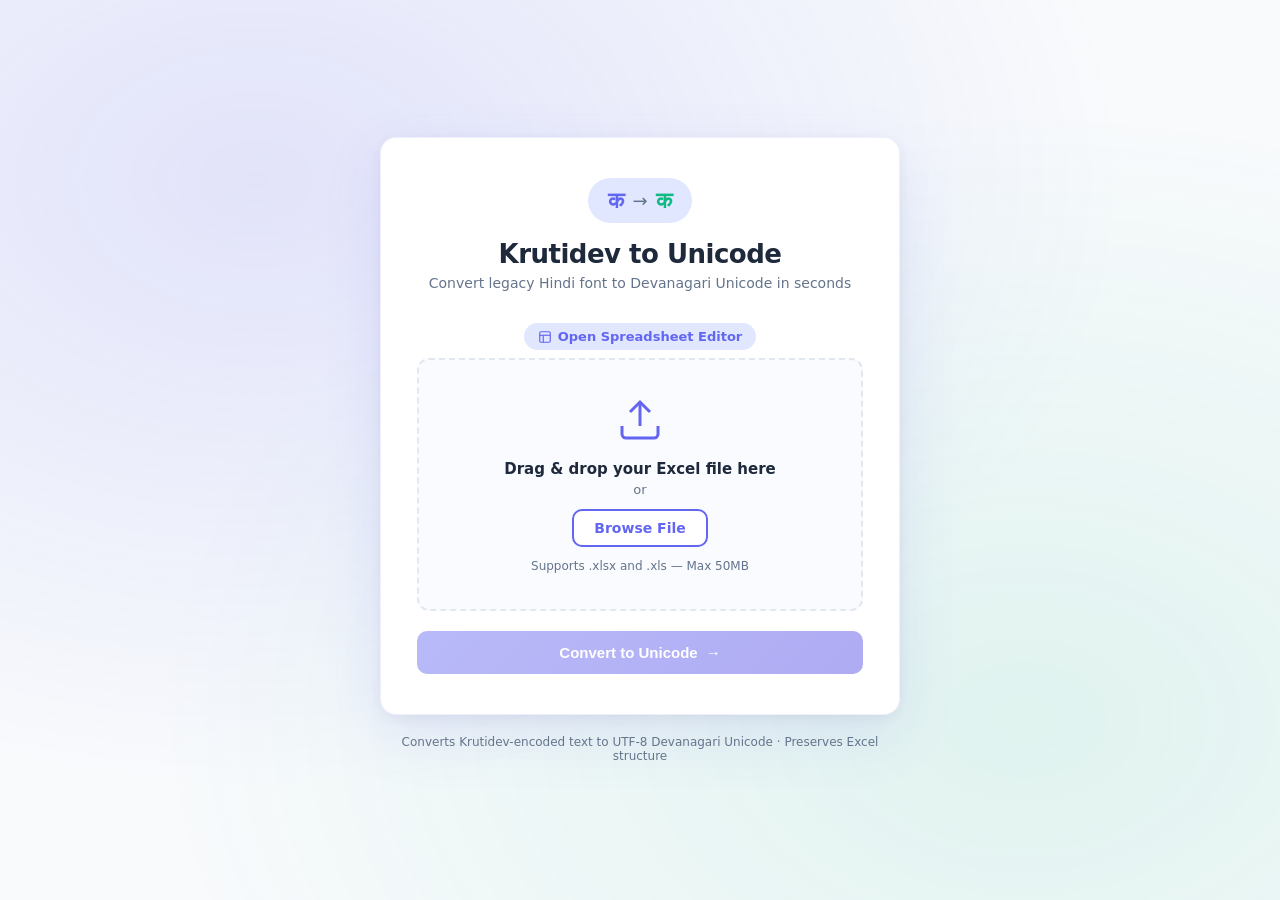
==== templates/index.html @ df9b4998 "Initial commit: Krutidev Studio - Krutidev to Unicode batch converter - Spreadsheet editor with Hand" ====
<!DOCTYPE html>
<html lang="en">
<head>
  <meta charset="UTF-8" />
  <meta name="viewport" content="width=device-width, initial-scale=1.0"/>
  <title>Krutidev → Unicode Converter</title>
  <link rel="stylesheet" href="/static/style.css" />
</head>
<body>
  <div class="bg-blur"></div>

  <main class="container">
    <div class="card">
      <!-- Header -->
      <div class="card-header">
        <div class="logo">
          <span class="logo-icon">क</span>
          <span class="logo-arrow">→</span>
          <span class="logo-icon unicode">क</span>
        </div>
        <h1>Krutidev to Unicode</h1>
        <p class="subtitle">Convert legacy Hindi font to Devanagari Unicode in seconds</p>
      </div>
      <div style="text-align:center; margin-bottom: 8px;">
        <a href="/editor" style="font-size:13px; color:#6366f1; font-weight:600; text-decoration:none; background:#e0e7ff; padding:6px 14px; border-radius:20px; display:inline-flex; align-items:center; gap:6px;">
          <svg width="14" height="14" viewBox="0 0 24 24" fill="none" stroke="currentColor" stroke-width="2"><rect x="3" y="3" width="18" height="18" rx="2"/><line x1="3" y1="9" x2="21" y2="9"/><line x1="9" y1="21" x2="9" y2="9"/></svg>
          Open Spreadsheet Editor
        </a>
      </div>

      <!-- Upload Zone -->
      <div class="upload-section" id="uploadSection">
        <div class="drop-zone" id="dropZone">
          <div class="drop-icon">
            <svg xmlns="http://www.w3.org/2000/svg" viewBox="0 0 24 24" fill="none" stroke="currentColor" stroke-width="1.5">
              <path d="M21 15v4a2 2 0 0 1-2 2H5a2 2 0 0 1-2-2v-4"/>
              <polyline points="17 8 12 3 7 8"/>
              <line x1="12" y1="3" x2="12" y2="15"/>
            </svg>
          </div>
          <p class="drop-text">Drag & drop your Excel file here</p>
          <p class="drop-sub">or</p>
          <label class="btn btn-outline" for="fileInput">Browse File</label>
          <input type="file" id="fileInput" accept=".xlsx,.xls" hidden />
          <p class="drop-hint">Supports .xlsx and .xls — Max 50MB</p>
        </div>

        <!-- File Info -->
        <div class="file-info" id="fileInfo" style="display:none">
          <div class="file-icon">
            <svg xmlns="http://www.w3.org/2000/svg" viewBox="0 0 24 24" fill="none" stroke="currentColor" stroke-width="1.5">
              <path d="M14 2H6a2 2 0 0 0-2 2v16a2 2 0 0 0 2 2h12a2 2 0 0 0 2-2V8z"/>
              <polyline points="14 2 14 8 20 8"/>
            </svg>
          </div>
          <div class="file-details">
            <span class="file-name" id="fileName"></span>
            <span class="file-size" id="fileSize"></span>
          </div>
          <button class="remove-btn" id="removeFile" title="Remove file">✕</button>
        </div>
      </div>

      <!-- Error Message -->
      <div class="error-msg" id="errorMsg" style="display:none">
        <span class="error-icon">⚠</span>
        <span id="errorText"></span>
      </div>

      <!-- Action Buttons -->
      <div class="actions">
        <button class="btn btn-primary" id="convertBtn" disabled>
          <span class="btn-text">Convert to Unicode</span>
          <span class="btn-icon">→</span>
        </button>
      </div>

      <!-- Progress -->
      <div class="progress-section" id="progressSection" style="display:none">
        <div class="progress-label">
          <span>Converting...</span>
          <span id="progressPercent">0%</span>
        </div>
        <div class="progress-bar">
          <div class="progress-fill" id="progressFill"></div>
        </div>
        <div class="spinner-row">
          <div class="spinner"></div>
          <span class="spinner-text">Processing your Excel file</span>
        </div>
      </div>

      <!-- Success -->
      <div class="success-section" id="successSection" style="display:none">
        <div class="success-icon">
          <svg viewBox="0 0 52 52" class="checkmark">
            <circle class="checkmark-circle" cx="26" cy="26" r="25" fill="none"/>
            <path class="checkmark-check" fill="none" d="M14.1 27.2l7.1 7.2 16.7-16.8"/>
          </svg>
        </div>
        <h3 class="success-title">Conversion Complete!</h3>
        <p class="success-sub">Your file has been converted to Unicode Devanagari</p>
        <button class="btn btn-success" id="downloadBtn">
          <svg xmlns="http://www.w3.org/2000/svg" viewBox="0 0 24 24" fill="none" stroke="currentColor" stroke-width="2" width="18" height="18">
            <path d="M21 15v4a2 2 0 0 1-2 2H5a2 2 0 0 1-2-2v-4"/>
            <polyline points="7 10 12 15 17 10"/>
            <line x1="12" y1="15" x2="12" y2="3"/>
          </svg>
          Download Converted File
        </button>
        <button class="btn btn-ghost" id="convertAnother">Convert Another File</button>
      </div>
    </div>

    <footer class="footer">
      <p>Converts Krutidev-encoded text to UTF-8 Devanagari Unicode · Preserves Excel structure</p>
    </footer>
  </main>

  <script src="/static/script.js"></script>
</body>
</html>
---- static/style.css ----
*, *::before, *::after { box-sizing: border-box; margin: 0; padding: 0; }

:root {
  --primary: #6366f1;
  --primary-dark: #4f46e5;
  --primary-light: #e0e7ff;
  --success: #10b981;
  --success-dark: #059669;
  --error: #ef4444;
  --error-bg: #fef2f2;
  --text: #1e293b;
  --text-muted: #64748b;
  --border: #e2e8f0;
  --bg: #f8fafc;
  --card-bg: #ffffff;
  --radius: 16px;
  --shadow: 0 20px 60px rgba(99, 102, 241, 0.12), 0 4px 16px rgba(0,0,0,0.06);
}

body {
  font-family: 'Segoe UI', system-ui, -apple-system, sans-serif;
  background: var(--bg);
  color: var(--text);
  min-height: 100vh;
  display: flex;
  align-items: center;
  justify-content: center;
  padding: 24px;
  position: relative;
  overflow-x: hidden;
}

.bg-blur {
  position: fixed;
  inset: 0;
  background: radial-gradient(ellipse at 20% 20%, rgba(99,102,241,0.15) 0%, transparent 60%),
              radial-gradient(ellipse at 80% 80%, rgba(16,185,129,0.1) 0%, transparent 60%);
  pointer-events: none;
  z-index: 0;
}

.container {
  width: 100%;
  max-width: 520px;
  position: relative;
  z-index: 1;
}

.card {
  background: var(--card-bg);
  border-radius: var(--radius);
  box-shadow: var(--shadow);
  padding: 40px 36px;
  border: 1px solid rgba(99,102,241,0.1);
}

/* Header */
.card-header { text-align: center; margin-bottom: 32px; }

.logo {
  display: inline-flex;
  align-items: center;
  gap: 8px;
  margin-bottom: 16px;
  background: var(--primary-light);
  padding: 10px 20px;
  border-radius: 50px;
}

.logo-icon {
  font-size: 22px;
  font-weight: 700;
  color: var(--primary);
}

.logo-icon.unicode { color: var(--success); }

.logo-arrow {
  font-size: 18px;
  color: var(--text-muted);
}

h1 {
  font-size: 26px;
  font-weight: 700;
  color: var(--text);
  letter-spacing: -0.5px;
}

.subtitle {
  color: var(--text-muted);
  font-size: 14px;
  margin-top: 6px;
}

/* Drop Zone */
.drop-zone {
  border: 2px dashed var(--border);
  border-radius: 12px;
  padding: 36px 24px;
  text-align: center;
  cursor: pointer;
  transition: all 0.2s ease;
  background: #fafbff;
}

.drop-zone:hover, .drop-zone.drag-over {
  border-color: var(--primary);
  background: var(--primary-light);
}

.drop-zone.drag-over { transform: scale(1.01); }

.drop-icon svg {
  width: 48px;
  height: 48px;
  color: var(--primary);
  margin-bottom: 12px;
}

.drop-text {
  font-size: 15px;
  font-weight: 600;
  color: var(--text);
  margin-bottom: 4px;
}

.drop-sub {
  font-size: 13px;
  color: var(--text-muted);
  margin-bottom: 12px;
}

.drop-hint {
  font-size: 12px;
  color: var(--text-muted);
  margin-top: 12px;
}

/* File Info */
.file-info {
  display: flex;
  align-items: center;
  gap: 12px;
  padding: 14px 16px;
  background: var(--primary-light);
  border-radius: 10px;
  margin-top: 12px;
  animation: slideIn 0.3s ease;
}

.file-icon svg {
  width: 32px;
  height: 32px;
  color: var(--primary);
  flex-shrink: 0;
}

.file-details {
  flex: 1;
  min-width: 0;
}

.file-name {
  display: block;
  font-size: 14px;
  font-weight: 600;
  color: var(--text);
  white-space: nowrap;
  overflow: hidden;
  text-overflow: ellipsis;
}

.file-size {
  display: block;
  font-size: 12px;
  color: var(--text-muted);
  margin-top: 2px;
}

.remove-btn {
  background: none;
  border: none;
  color: var(--text-muted);
  cursor: pointer;
  font-size: 16px;
  padding: 4px 8px;
  border-radius: 6px;
  transition: all 0.15s;
  flex-shrink: 0;
}

.remove-btn:hover { background: rgba(239,68,68,0.1); color: var(--error); }

/* Error */
.error-msg {
  display: flex;
  align-items: center;
  gap: 8px;
  padding: 12px 16px;
  background: var(--error-bg);
  border: 1px solid rgba(239,68,68,0.2);
  border-radius: 10px;
  margin-top: 12px;
  font-size: 14px;
  color: var(--error);
  animation: slideIn 0.3s ease;
}

.error-icon { font-size: 16px; }

/* Buttons */
.actions { margin-top: 20px; }

.btn {
  display: inline-flex;
  align-items: center;
  justify-content: center;
  gap: 8px;
  padding: 13px 24px;
  border-radius: 10px;
  font-size: 15px;
  font-weight: 600;
  cursor: pointer;
  border: none;
  transition: all 0.2s ease;
  text-decoration: none;
  width: 100%;
}

.btn-primary {
  background: linear-gradient(135deg, var(--primary), var(--primary-dark));
  color: white;
  box-shadow: 0 4px 14px rgba(99,102,241,0.35);
}

.btn-primary:hover:not(:disabled) {
  transform: translateY(-1px);
  box-shadow: 0 6px 20px rgba(99,102,241,0.45);
}

.btn-primary:disabled {
  opacity: 0.45;
  cursor: not-allowed;
  transform: none;
  box-shadow: none;
}

.btn-outline {
  background: white;
  color: var(--primary);
  border: 2px solid var(--primary);
  width: auto;
  padding: 9px 20px;
  font-size: 14px;
}

.btn-outline:hover { background: var(--primary-light); }

.btn-success {
  background: linear-gradient(135deg, var(--success), var(--success-dark));
  color: white;
  box-shadow: 0 4px 14px rgba(16,185,129,0.35);
}

.btn-success:hover {
  transform: translateY(-1px);
  box-shadow: 0 6px 20px rgba(16,185,129,0.45);
}

.btn-ghost {
  background: transparent;
  color: var(--text-muted);
  border: 1px solid var(--border);
  margin-top: 10px;
  font-size: 14px;
}

.btn-ghost:hover { background: var(--bg); color: var(--text); }

/* Progress */
.progress-section {
  margin-top: 24px;
  animation: slideIn 0.3s ease;
}

.progress-label {
  display: flex;
  justify-content: space-between;
  font-size: 13px;
  font-weight: 600;
  color: var(--text-muted);
  margin-bottom: 8px;
}

.progress-bar {
  height: 8px;
  background: var(--border);
  border-radius: 50px;
  overflow: hidden;
}

.progress-fill {
  height: 100%;
  background: linear-gradient(90deg, var(--primary), var(--success));
  border-radius: 50px;
  transition: width 0.4s ease;
  width: 0%;
}

.spinner-row {
  display: flex;
  align-items: center;
  gap: 10px;
  margin-top: 14px;
}

.spinner {
  width: 18px;
  height: 18px;
  border: 2px solid var(--border);
  border-top-color: var(--primary);
  border-radius: 50%;
  animation: spin 0.8s linear infinite;
  flex-shrink: 0;
}

.spinner-text {
  font-size: 13px;
  color: var(--text-muted);
}

/* Success */
.success-section {
  text-align: center;
  margin-top: 24px;
  animation: fadeUp 0.5s ease;
}

.success-icon {
  margin-bottom: 16px;
}

.checkmark {
  width: 64px;
  height: 64px;
}

.checkmark-circle {
  stroke: var(--success);
  stroke-width: 2;
  stroke-dasharray: 166;
  stroke-dashoffset: 166;
  animation: stroke 0.6s cubic-bezier(0.65, 0, 0.45, 1) forwards;
}

.checkmark-check {
  stroke: var(--success);
  stroke-width: 2.5;
  stroke-dasharray: 48;
  stroke-dashoffset: 48;
  animation: stroke 0.3s cubic-bezier(0.65, 0, 0.45, 1) 0.5s forwards;
}

.success-title {
  font-size: 20px;
  font-weight: 700;
  color: var(--text);
  margin-bottom: 6px;
}

.success-sub {
  font-size: 14px;
  color: var(--text-muted);
  margin-bottom: 20px;
}

/* Footer */
.footer {
  text-align: center;
  margin-top: 20px;
  font-size: 12px;
  color: var(--text-muted);
}

/* Animations */
@keyframes spin { to { transform: rotate(360deg); } }

@keyframes slideIn {
  from { opacity: 0; transform: translateY(-8px); }
  to { opacity: 1; transform: translateY(0); }
}

@keyframes fadeUp {
  from { opacity: 0; transform: translateY(12px); }
  to { opacity: 1; transform: translateY(0); }
}

@keyframes stroke {
  100% { stroke-dashoffset: 0; }
}

/* Responsive */
@media (max-width: 560px) {
  .card { padding: 28px 20px; }
  h1 { font-size: 22px; }
}
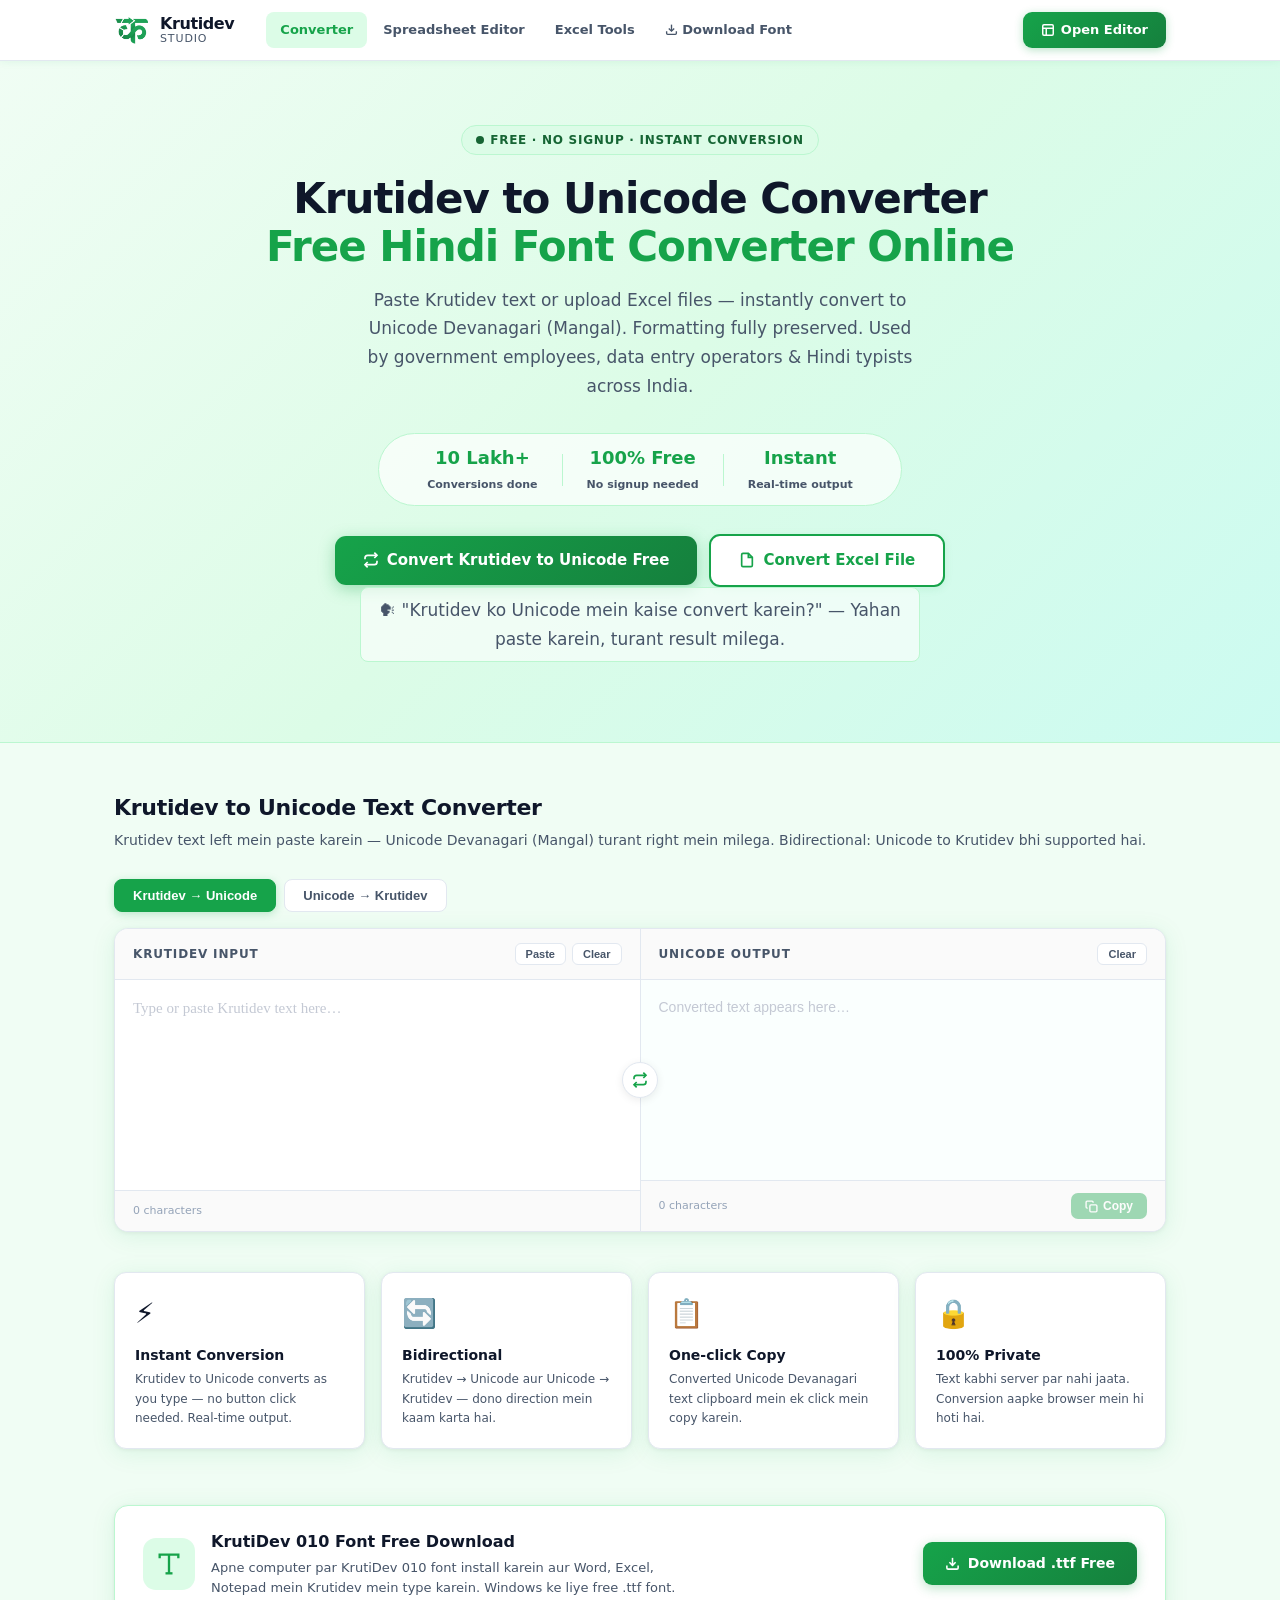
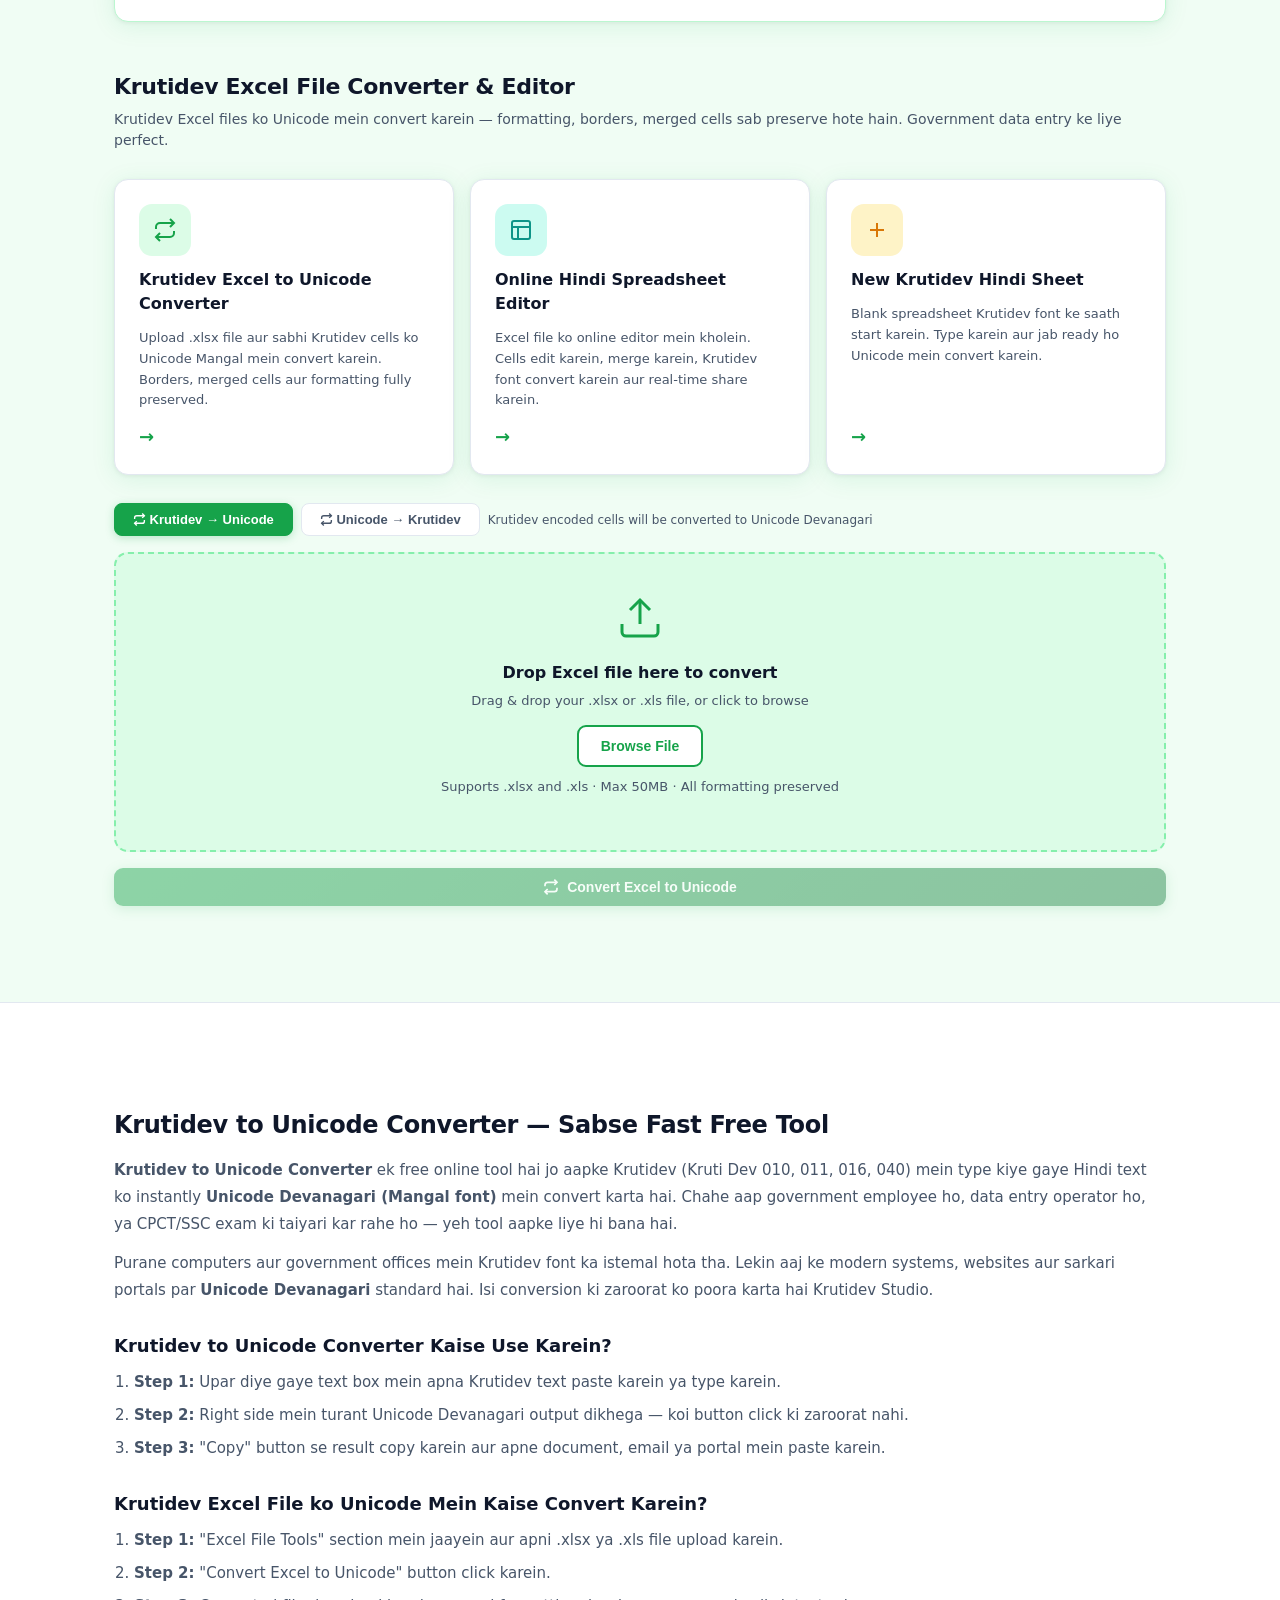
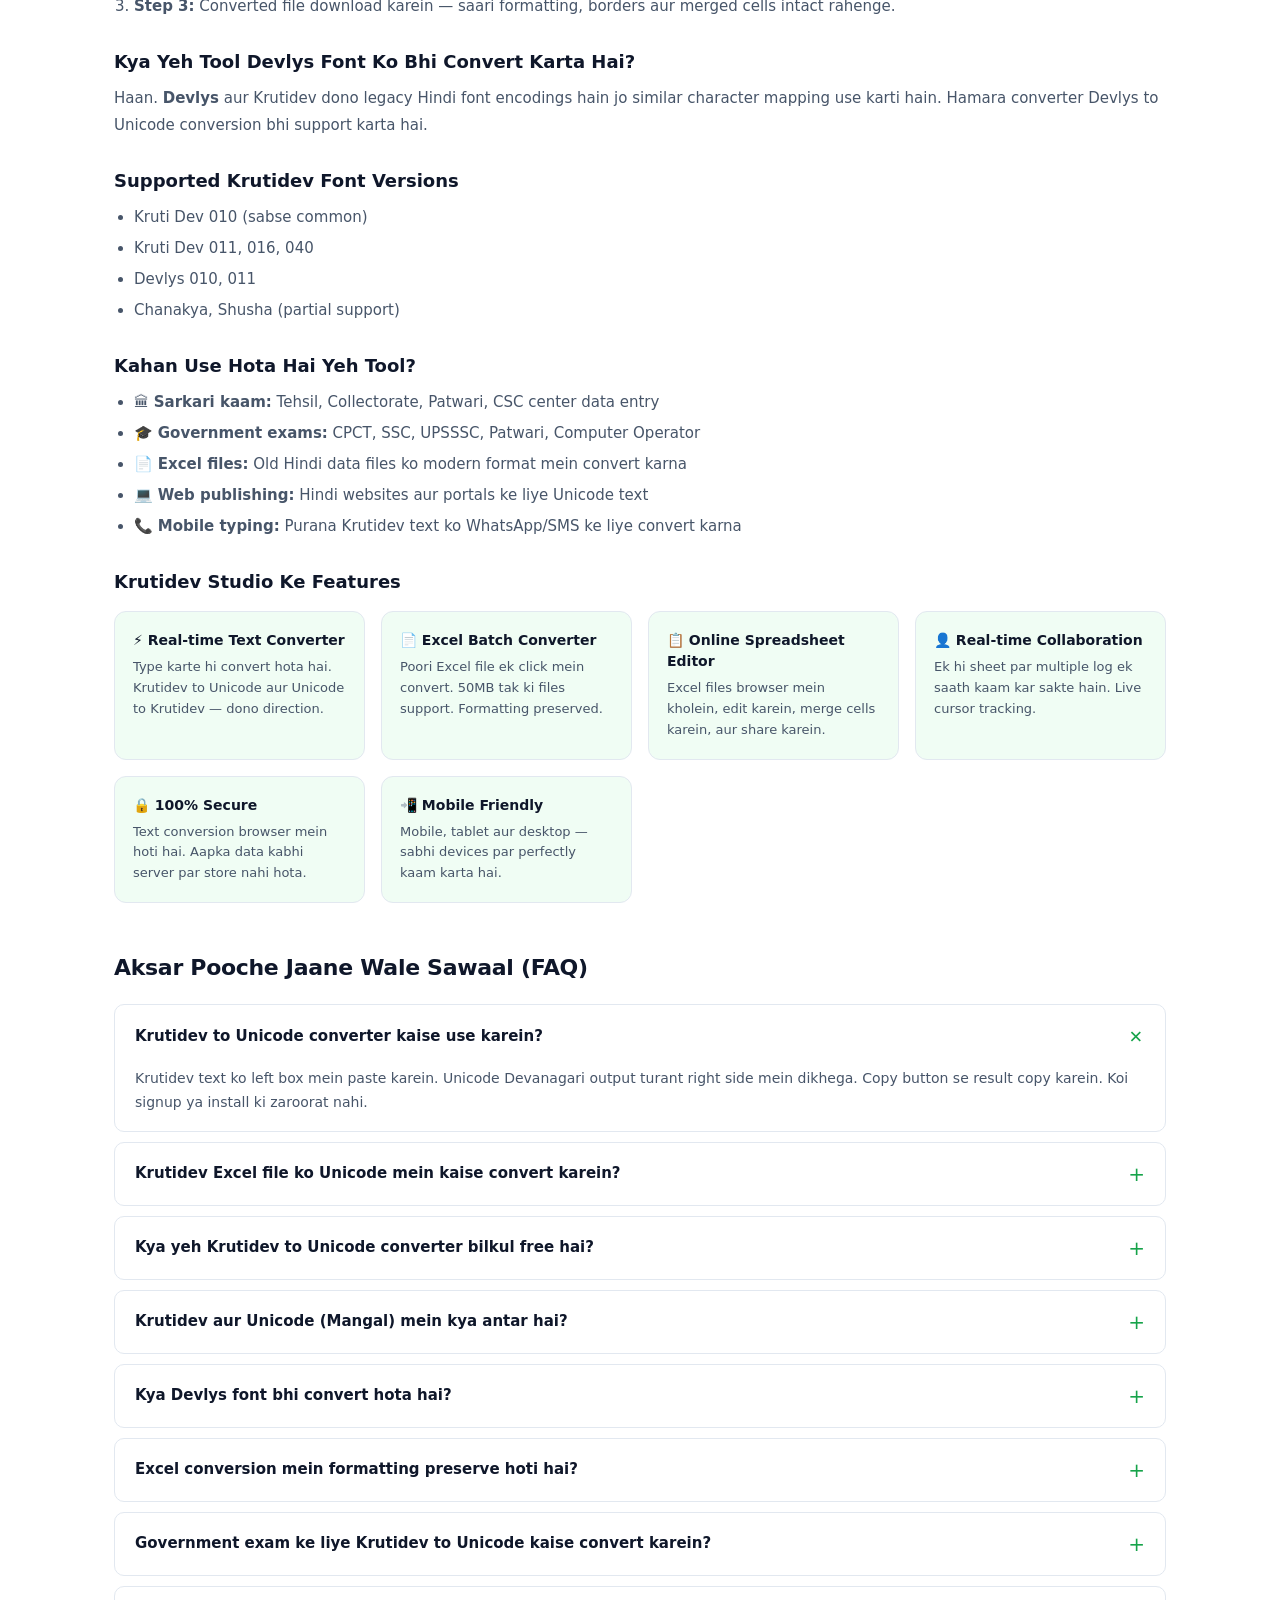
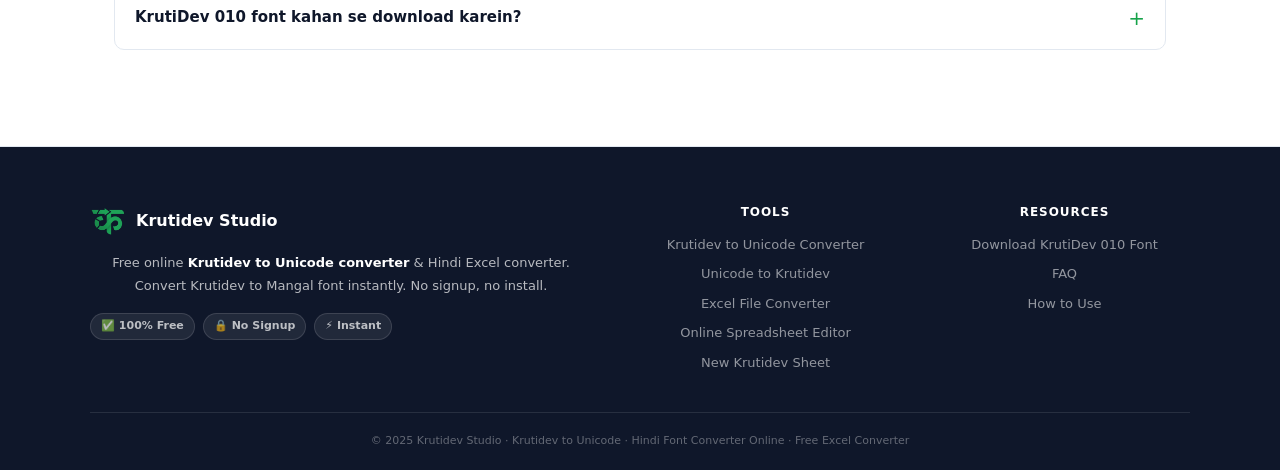
==== commit 0b5ad6d5: "feat: add Docker support and restructure UI for production deployment - Add Dockerfile with Python 3" ====
--- a/templates/index.html
+++ b/templates/index.html
@@ -1,122 +1,963 @@
 <!DOCTYPE html>
-<html lang="en">
+<html lang="hi-IN">
 <head>
-  <meta charset="UTF-8" />
+  <meta charset="UTF-8"/>
   <meta name="viewport" content="width=device-width, initial-scale=1.0"/>
-  <title>Krutidev → Unicode Converter</title>
-  <link rel="stylesheet" href="/static/style.css" />
+
+  <!-- ═══ PRIMARY SEO ═══ -->
+  <title>Krutidev to Unicode Converter — Free Hindi Font Tool</title>
+  <meta name="description" content="Free Krutidev to Unicode converter online. Convert Krutidev to Mangal, edit Excel files with Hindi font, instant text conversion. No signup needed."/>
+  <meta name="keywords" content="krutidev to unicode converter, krutidev to mangal converter, hindi font converter online, krutidev excel converter, kruti dev to unicode, hindi typing converter, devlys to unicode, krutidev font converter free, unicode to krutidev, hindi excel converter"/>
+  <meta name="robots" content="index, follow, max-snippet:-1, max-image-preview:large, max-video-preview:-1"/>
+  <meta name="author" content="Krutidev Studio"/>
+  <link rel="canonical" href="https://krutidevstudio.com/"/>
+
+  <!-- ═══ OPEN GRAPH ═══ -->
+  <meta property="og:type" content="website"/>
+  <meta property="og:title" content="Krutidev to Unicode Converter — Free Hindi Font Tool"/>
+  <meta property="og:description" content="Instantly convert Krutidev to Unicode/Mangal online. Free Excel Hindi font converter with formatting preserved. No signup, no install."/>
+  <meta property="og:url" content="https://krutidevstudio.com/"/>
+  <meta property="og:site_name" content="Krutidev Studio"/>
+  <meta property="og:locale" content="hi_IN"/>
+  <meta property="og:image" content="https://krutidevstudio.com/static/logo.png"/>
+  <meta property="og:image:width" content="512"/>
+  <meta property="og:image:height" content="512"/>
+
+  <!-- ═══ TWITTER CARD ═══ -->
+  <meta name="twitter:card" content="summary_large_image"/>
+  <meta name="twitter:title" content="Krutidev to Unicode Converter — Free Hindi Font Tool"/>
+  <meta name="twitter:description" content="Free online Krutidev to Unicode/Mangal converter. Convert Excel files with Hindi font instantly. No signup needed."/>
+  <meta name="twitter:image" content="https://krutidevstudio.com/static/logo.png"/>
+
+  <!-- ═══ FAVICON ═══ -->
+  <link rel="icon" type="image/x-icon" href="/static/favicon.ico"/>
+  <link rel="shortcut icon" href="/static/favicon.ico"/>
+  <link rel="apple-touch-icon" href="/static/logo.png"/>
+
+  <!-- ═══ STRUCTURED DATA — WebApplication ═══ -->
+  <script type="application/ld+json">
+  {
+    "@context": "https://schema.org",
+    "@type": "WebApplication",
+    "name": "Krutidev to Unicode Converter",
+    "alternateName": ["Krutidev Studio", "Hindi Font Converter", "Krutidev to Mangal Converter"],
+    "url": "https://krutidevstudio.com/",
+    "description": "Free online tool to convert Krutidev legacy Hindi font encoding to Unicode Devanagari (Mangal). Supports text conversion and Excel file batch conversion with full formatting preserved.",
+    "applicationCategory": "UtilitiesApplication",
+    "operatingSystem": "Any",
+    "browserRequirements": "Requires JavaScript",
+    "offers": {
+      "@type": "Offer",
+      "price": "0",
+      "priceCurrency": "INR"
+    },
+    "featureList": [
+      "Krutidev to Unicode text conversion",
+      "Unicode to Krutidev reverse conversion",
+      "Excel file batch conversion",
+      "Online spreadsheet editor",
+      "Real-time collaboration",
+      "KrutiDev 010 font download"
+    ],
+    "inLanguage": ["hi", "en"],
+    "isAccessibleForFree": true,
+    "keywords": "krutidev to unicode, krutidev to mangal, hindi font converter, krutidev excel converter"
+  }
+  </script>
+
+  <!-- ═══ STRUCTURED DATA — FAQPage ═══ -->
+  <script type="application/ld+json">
+  {
+    "@context": "https://schema.org",
+    "@type": "FAQPage",
+    "mainEntity": [
+      {
+        "@type": "Question",
+        "name": "Krutidev to Unicode converter kaise use karein?",
+        "acceptedAnswer": {
+          "@type": "Answer",
+          "text": "Krutidev text ko left box mein paste karein. Unicode Devanagari output turant right side mein dikhega. Copy button se result copy karein. Koi signup ya install ki zaroorat nahi."
+        }
+      },
+      {
+        "@type": "Question",
+        "name": "How to convert Krutidev Excel file to Unicode?",
+        "acceptedAnswer": {
+          "@type": "Answer",
+          "text": "Upload your .xlsx or .xls file in the Excel Tools section. Click 'Convert Excel to Unicode'. All Krutidev cells are converted to Unicode Mangal font while preserving borders, merged cells, and formatting. Download the converted file instantly."
+        }
+      },
+      {
+        "@type": "Question",
+        "name": "Is this Krutidev to Unicode converter free?",
+        "acceptedAnswer": {
+          "@type": "Answer",
+          "text": "Yes, completely free. No signup, no account, no watermark. Convert unlimited text and Excel files at no cost."
+        }
+      },
+      {
+        "@type": "Question",
+        "name": "Krutidev aur Unicode mein kya antar hai?",
+        "acceptedAnswer": {
+          "@type": "Answer",
+          "text": "Krutidev ek legacy Hindi font encoding hai jo purane computers mein use hoti thi. Unicode (Mangal/Devanagari) standard encoding hai jo sabhi modern devices, websites aur government portals par kaam karti hai. Sarkari kaam ke liye Unicode zaroori hai."
+        }
+      },
+      {
+        "@type": "Question",
+        "name": "Can I convert Devlys font to Unicode?",
+        "acceptedAnswer": {
+          "@type": "Answer",
+          "text": "Yes. Devlys and Krutidev use similar legacy encoding. Our converter handles Devlys to Unicode conversion as well."
+        }
+      },
+      {
+        "@type": "Question",
+        "name": "Does the Excel converter preserve formatting?",
+        "acceptedAnswer": {
+          "@type": "Answer",
+          "text": "Yes. Column widths, row heights, merged cells, borders, fonts, and cell colors are all preserved during conversion. Only the text encoding changes from Krutidev to Unicode."
+        }
+      },
+      {
+        "@type": "Question",
+        "name": "Government exam ke liye Krutidev to Unicode kaise convert karein?",
+        "acceptedAnswer": {
+          "@type": "Answer",
+          "text": "Apna Krutidev mein type kiya hua text ya Excel file yahan upload karein. Convert karein aur Unicode Mangal format mein download karein. CPCT, SSC, UPSSSC, Patwari aur anya sarkari exams ke liye perfect."
+        }
+      }
+    ]
+  }
+  </script>
+
+  <!-- ═══ STRUCTURED DATA — BreadcrumbList ═══ -->
+  <script type="application/ld+json">
+  {
+    "@context": "https://schema.org",
+    "@type": "BreadcrumbList",
+    "itemListElement": [
+      {
+        "@type": "ListItem",
+        "position": 1,
+        "name": "Home",
+        "item": "https://krutidevstudio.com/"
+      },
+      {
+        "@type": "ListItem",
+        "position": 2,
+        "name": "Krutidev to Unicode Converter",
+        "item": "https://krutidevstudio.com/#converter"
+      },
+      {
+        "@type": "ListItem",
+        "position": 3,
+        "name": "Excel Converter",
+        "item": "https://krutidevstudio.com/#excel-section"
+      }
+    ]
+  }
+  </script>
+
+  <!-- ═══ STRUCTURED DATA — SoftwareApplication (for App Store signals) ═══ -->
+  <script type="application/ld+json">
+  {
+    "@context": "https://schema.org",
+    "@type": "SoftwareApplication",
+    "name": "Krutidev Studio",
+    "applicationCategory": "UtilitiesApplication",
+    "operatingSystem": "Web Browser",
+    "offers": { "@type": "Offer", "price": "0", "priceCurrency": "INR" },
+    "aggregateRating": {
+      "@type": "AggregateRating",
+      "ratingValue": "4.9",
+      "ratingCount": "1240",
+      "bestRating": "5"
+    }
+  }
+  </script>
+
+  <!-- ═══ PERFORMANCE ═══ -->
+  <link rel="preload" href="/static/fonts/KrutiDev010.ttf" as="font" type="font/truetype" crossorigin="anonymous"/>
+  <link rel="preload" href="/static/style.css" as="style"/>
+  <link rel="stylesheet" href="/static/style.css?v=69e01337"/>
+
+  <!-- ═══ HREFLANG ═══ -->
+  <link rel="alternate" hreflang="hi" href="https://krutidevstudio.com/"/>
+  <link rel="alternate" hreflang="en" href="https://krutidevstudio.com/"/>
+  <link rel="alternate" hreflang="x-default" href="https://krutidevstudio.com/"/>
 </head>
 <body>
-  <div class="bg-blur"></div>
-
-  <main class="container">
-    <div class="card">
-      <!-- Header -->
-      <div class="card-header">
-        <div class="logo">
-          <span class="logo-icon">क</span>
-          <span class="logo-arrow">→</span>
-          <span class="logo-icon unicode">क</span>
-        </div>
-        <h1>Krutidev to Unicode</h1>
-        <p class="subtitle">Convert legacy Hindi font to Devanagari Unicode in seconds</p>
-      </div>
-      <div style="text-align:center; margin-bottom: 8px;">
-        <a href="/editor" style="font-size:13px; color:#6366f1; font-weight:600; text-decoration:none; background:#e0e7ff; padding:6px 14px; border-radius:20px; display:inline-flex; align-items:center; gap:6px;">
-          <svg width="14" height="14" viewBox="0 0 24 24" fill="none" stroke="currentColor" stroke-width="2"><rect x="3" y="3" width="18" height="18" rx="2"/><line x1="3" y1="9" x2="21" y2="9"/><line x1="9" y1="21" x2="9" y2="9"/></svg>
-          Open Spreadsheet Editor
-        </a>
-      </div>
-
-      <!-- Upload Zone -->
-      <div class="upload-section" id="uploadSection">
-        <div class="drop-zone" id="dropZone">
-          <div class="drop-icon">
-            <svg xmlns="http://www.w3.org/2000/svg" viewBox="0 0 24 24" fill="none" stroke="currentColor" stroke-width="1.5">
-              <path d="M21 15v4a2 2 0 0 1-2 2H5a2 2 0 0 1-2-2v-4"/>
-              <polyline points="17 8 12 3 7 8"/>
-              <line x1="12" y1="3" x2="12" y2="15"/>
-            </svg>
+<div id="toast" class="toast"></div>
+
+<nav class="site-nav" aria-label="Main navigation">
+  <div class="nav-inner">
+    <a href="/" class="nav-brand" aria-label="Krutidev Studio - Home">
+      <img src="/static/logo.png" alt="Krutidev Studio" class="nav-logo-img"/>
+      <span class="nav-brand-name">Krutidev<span class="nav-brand-sub">Studio</span></span>
+    </a>
+    <div class="nav-links">
+      <a href="/" class="nav-link active" aria-current="page">Converter</a>
+      <a href="/editor" class="nav-link">Spreadsheet Editor</a>
+      <a href="#excel-section" class="nav-link" onclick="document.getElementById('excel-section').scrollIntoView({behavior:'smooth'});return false;">Excel Tools</a>
+      <a href="/font/download" class="nav-link" download aria-label="Download KrutiDev 010 font">
+        <svg width="13" height="13" viewBox="0 0 24 24" fill="none" stroke="currentColor" stroke-width="2.5" style="vertical-align:-2px" aria-hidden="true"><path d="M21 15v4a2 2 0 0 1-2 2H5a2 2 0 0 1-2-2v-4"/><polyline points="7 10 12 15 17 10"/><line x1="12" y1="15" x2="12" y2="3"/></svg>
+        Download Font
+      </a>
+    </div>
+    <div class="nav-actions">
+      <a href="/editor" class="btn-nav-primary" aria-label="Open online spreadsheet editor">
+        <svg width="14" height="14" viewBox="0 0 24 24" fill="none" stroke="currentColor" stroke-width="2.5" aria-hidden="true"><rect x="3" y="3" width="18" height="18" rx="2"/><line x1="3" y1="9" x2="21" y2="9"/><line x1="9" y1="21" x2="9" y2="9"/></svg>
+        Open Editor
+      </a>
+    </div>
+  </div>
+</nav>
+
+<!-- HERO -->
+<section class="hero" itemscope itemtype="https://schema.org/WebApplication">
+  <meta itemprop="name" content="Krutidev to Unicode Converter"/>
+  <meta itemprop="applicationCategory" content="UtilitiesApplication"/>
+  <div class="hero-badge">
+    <svg width="8" height="8" viewBox="0 0 8 8" fill="currentColor"><circle cx="4" cy="4" r="4"/></svg>
+    Free &middot; No signup &middot; Instant conversion
+  </div>
+  <h1>Krutidev to Unicode Converter<br/><span>Free Hindi Font Converter Online</span></h1>
+  <p class="hero-sub">Paste Krutidev text or upload Excel files &mdash; instantly convert to Unicode Devanagari (Mangal). Formatting fully preserved. Used by government employees, data entry operators &amp; Hindi typists across India.</p>
+  <div class="hero-stats">
+    <div class="hero-stat"><strong>10 Lakh+</strong><span>Conversions done</span></div>
+    <div class="hero-stat-sep"></div>
+    <div class="hero-stat"><strong>100% Free</strong><span>No signup needed</span></div>
+    <div class="hero-stat-sep"></div>
+    <div class="hero-stat"><strong>Instant</strong><span>Real-time output</span></div>
+  </div>
+  <div class="hero-actions">
+    <a href="#converter" class="btn-hero btn-hero-primary" onclick="document.getElementById('converter').scrollIntoView({behavior:'smooth'});return false;" aria-label="Start converting Krutidev to Unicode now">
+      <svg width="16" height="16" viewBox="0 0 24 24" fill="none" stroke="currentColor" stroke-width="2.5" aria-hidden="true"><polyline points="17 1 21 5 17 9"/><path d="M3 11V9a4 4 0 0 1 4-4h14"/><polyline points="7 23 3 19 7 15"/><path d="M21 13v2a4 4 0 0 1-4 4H3"/></svg>
+      Convert Krutidev to Unicode Free
+    </a>
+    <a href="#excel-section" class="btn-hero btn-hero-outline" onclick="document.getElementById('excel-section').scrollIntoView({behavior:'smooth'});return false;" aria-label="Convert Krutidev Excel file to Unicode">
+      <svg width="16" height="16" viewBox="0 0 24 24" fill="none" stroke="currentColor" stroke-width="2.5" aria-hidden="true"><path d="M14 2H6a2 2 0 0 0-2 2v16a2 2 0 0 0 2 2h12a2 2 0 0 0 2-2V8z"/><polyline points="14 2 14 8 20 8"/></svg>
+      Convert Excel File
+    </a>
+  </div>
+  <!-- Voice search / long-tail keyword signals -->
+  <p class="hero-voice-hint">&#128483; "Krutidev ko Unicode mein kaise convert karein?" &mdash; Yahan paste karein, turant result milega.</p>
+</section>
+
+<!-- MAIN -->
+<div class="page-wrap">
+
+  <!-- TEXT CONVERTER -->
+  <section id="converter" style="margin-bottom:56px;" aria-labelledby="converter-heading">
+    <h2 class="section-title" id="converter-heading">Krutidev to Unicode Text Converter</h2>
+    <p class="section-sub">Krutidev text left mein paste karein &mdash; Unicode Devanagari (Mangal) turant right mein milega. Bidirectional: Unicode to Krutidev bhi supported hai.</p>
+
+    <div style="display:flex;gap:8px;margin-bottom:16px;flex-wrap:wrap;align-items:center;">
+      <button class="conv-mode-btn active" id="modeKtoU" onclick="setMode('ktu')">Krutidev &rarr; Unicode</button>
+      <button class="conv-mode-btn" id="modeUtoK" onclick="setMode('utk')">Unicode &rarr; Krutidev</button>
+    </div>
+
+    <div class="converter-grid">
+      <!-- LEFT -->
+      <div class="conv-panel">
+        <div class="conv-header">
+          <span class="conv-label" id="leftLabel">Krutidev Input</span>
+          <div class="conv-actions">
+            <button class="conv-btn" onclick="pasteLeft()">Paste</button>
+            <button class="conv-btn" onclick="clearLeft()">Clear</button>
           </div>
-          <p class="drop-text">Drag & drop your Excel file here</p>
-          <p class="drop-sub">or</p>
-          <label class="btn btn-outline" for="fileInput">Browse File</label>
-          <input type="file" id="fileInput" accept=".xlsx,.xls" hidden />
-          <p class="drop-hint">Supports .xlsx and .xls — Max 50MB</p>
-        </div>
-
-        <!-- File Info -->
-        <div class="file-info" id="fileInfo" style="display:none">
-          <div class="file-icon">
-            <svg xmlns="http://www.w3.org/2000/svg" viewBox="0 0 24 24" fill="none" stroke="currentColor" stroke-width="1.5">
-              <path d="M14 2H6a2 2 0 0 0-2 2v16a2 2 0 0 0 2 2h12a2 2 0 0 0 2-2V8z"/>
-              <polyline points="14 2 14 8 20 8"/>
-            </svg>
+        </div>
+        <textarea class="conv-textarea kd-font" id="inputText"
+          placeholder="Type or paste Krutidev text here&#8230;"
+          oninput="onInputChange()" spellcheck="false"></textarea>
+        <div class="conv-footer">
+          <span class="conv-char-count" id="leftCount">0 characters</span>
+        </div>
+      </div>
+
+      <!-- DIVIDER -->
+      <div class="conv-divider">
+        <button class="conv-swap-btn" onclick="swapMode()" title="Swap direction">
+          <svg width="16" height="16" viewBox="0 0 24 24" fill="none" stroke="currentColor" stroke-width="2.5"><polyline points="17 1 21 5 17 9"/><path d="M3 11V9a4 4 0 0 1 4-4h14"/><polyline points="7 23 3 19 7 15"/><path d="M21 13v2a4 4 0 0 1-4 4H3"/></svg>
+        </button>
+      </div>
+
+      <!-- RIGHT -->
+      <div class="conv-panel">
+        <div class="conv-header">
+          <span class="conv-label" id="rightLabel">Unicode Output</span>
+          <div class="conv-actions">
+            <button class="conv-btn" onclick="clearOutput()">Clear</button>
           </div>
-          <div class="file-details">
-            <span class="file-name" id="fileName"></span>
-            <span class="file-size" id="fileSize"></span>
-          </div>
-          <button class="remove-btn" id="removeFile" title="Remove file">✕</button>
-        </div>
-      </div>
-
-      <!-- Error Message -->
+        </div>
+        <textarea class="conv-textarea" id="outputText"
+          placeholder="Converted text appears here&#8230;"
+          readonly spellcheck="false"
+          style="font-family:'Noto Sans Devanagari','Mangal',sans-serif;"></textarea>
+        <div class="conv-footer">
+          <span class="conv-char-count" id="rightCount">0 characters</span>
+          <button class="conv-copy-btn" id="copyBtn" onclick="copyOutput()" disabled>
+            <svg width="13" height="13" viewBox="0 0 24 24" fill="none" stroke="currentColor" stroke-width="2.5"><rect x="9" y="9" width="13" height="13" rx="2"/><path d="M5 15H4a2 2 0 0 1-2-2V4a2 2 0 0 1 2-2h9a2 2 0 0 1 2 2v1"/></svg>
+            Copy
+          </button>
+        </div>
+      </div>
+    </div>
+
+    <div class="features-grid">
+      <div class="feature-card"><div class="feature-icon">&#9889;</div><h3 class="feature-title">Instant Conversion</h3><p>Krutidev to Unicode converts as you type &mdash; no button click needed. Real-time output.</p></div>
+      <div class="feature-card"><div class="feature-icon">&#128260;</div><h3 class="feature-title">Bidirectional</h3><p>Krutidev &rarr; Unicode aur Unicode &rarr; Krutidev &mdash; dono direction mein kaam karta hai.</p></div>
+      <div class="feature-card"><div class="feature-icon">&#128203;</div><h3 class="feature-title">One-click Copy</h3><p>Converted Unicode Devanagari text clipboard mein ek click mein copy karein.</p></div>
+      <div class="feature-card"><div class="feature-icon">&#128274;</div><h3 class="feature-title">100% Private</h3><p>Text kabhi server par nahi jaata. Conversion aapke browser mein hi hoti hai.</p></div>
+    </div>
+  </section>
+
+  <!-- FONT DOWNLOAD -->
+  <section style="margin-bottom:48px;" aria-labelledby="font-dl-heading">
+    <div class="font-download-card">
+      <div class="font-dl-left">
+        <div class="font-dl-icon" aria-hidden="true">
+          <svg width="28" height="28" viewBox="0 0 24 24" fill="none" stroke="currentColor" stroke-width="2"><path d="M4 7V4h16v3"/><path d="M9 20h6"/><path d="M12 4v16"/></svg>
+        </div>
+        <div>
+          <h3 id="font-dl-heading">KrutiDev 010 Font Free Download</h3>
+          <p>Apne computer par KrutiDev 010 font install karein aur Word, Excel, Notepad mein Krutidev mein type karein. Windows ke liye free .ttf font.</p>
+        </div>
+      </div>
+      <a href="/font/download" class="btn btn-primary" download aria-label="Download KrutiDev 010 TTF font for free" style="white-space:nowrap;">
+        <svg width="15" height="15" viewBox="0 0 24 24" fill="none" stroke="currentColor" stroke-width="2.5" aria-hidden="true"><path d="M21 15v4a2 2 0 0 1-2 2H5a2 2 0 0 1-2-2v-4"/><polyline points="7 10 12 15 17 10"/><line x1="12" y1="15" x2="12" y2="3"/></svg>
+        Download .ttf Free
+      </a>
+    </div>
+  </section>
+
+  <!-- EXCEL TOOLS -->
+  <section id="excel-section" class="excel-section" aria-labelledby="excel-heading">
+    <h2 class="section-title" id="excel-heading">Krutidev Excel File Converter &amp; Editor</h2>
+    <p class="section-sub">Krutidev Excel files ko Unicode mein convert karein &mdash; formatting, borders, merged cells sab preserve hote hain. Government data entry ke liye perfect.</p>
+
+    <div class="excel-cards">
+      <div class="excel-card" onclick="document.getElementById('excel-upload-area').scrollIntoView({behavior:'smooth'})" role="button" tabindex="0" aria-label="Batch convert Krutidev Excel to Unicode">
+        <div class="excel-card-icon icon-green">
+          <svg width="24" height="24" viewBox="0 0 24 24" fill="none" stroke="currentColor" stroke-width="2" aria-hidden="true"><polyline points="17 1 21 5 17 9"/><path d="M3 11V9a4 4 0 0 1 4-4h14"/><polyline points="7 23 3 19 7 15"/><path d="M21 13v2a4 4 0 0 1-4 4H3"/></svg>
+        </div>
+        <h3>Krutidev Excel to Unicode Converter</h3>
+        <p>Upload .xlsx file aur sabhi Krutidev cells ko Unicode Mangal mein convert karein. Borders, merged cells aur formatting fully preserved.</p>
+        <span class="excel-card-arrow" aria-hidden="true">&rarr;</span>
+      </div>
+      <a href="/editor" class="excel-card" aria-label="Open online spreadsheet editor">
+        <div class="excel-card-icon icon-teal">
+          <svg width="24" height="24" viewBox="0 0 24 24" fill="none" stroke="currentColor" stroke-width="2" aria-hidden="true"><rect x="3" y="3" width="18" height="18" rx="2"/><line x1="3" y1="9" x2="21" y2="9"/><line x1="9" y1="21" x2="9" y2="9"/></svg>
+        </div>
+        <h3>Online Hindi Spreadsheet Editor</h3>
+        <p>Excel file ko online editor mein kholein. Cells edit karein, merge karein, Krutidev font convert karein aur real-time share karein.</p>
+        <span class="excel-card-arrow" aria-hidden="true">&rarr;</span>
+      </a>
+      <a href="/editor?new=krutidev" class="excel-card" aria-label="Create new Krutidev spreadsheet">
+        <div class="excel-card-icon icon-amber">
+          <svg width="24" height="24" viewBox="0 0 24 24" fill="none" stroke="currentColor" stroke-width="2" aria-hidden="true"><line x1="12" y1="5" x2="12" y2="19"/><line x1="5" y1="12" x2="19" y2="12"/></svg>
+        </div>
+        <h3>New Krutidev Hindi Sheet</h3>
+        <p>Blank spreadsheet Krutidev font ke saath start karein. Type karein aur jab ready ho Unicode mein convert karein.</p>
+        <span class="excel-card-arrow" aria-hidden="true">&rarr;</span>
+      </a>
+    </div>
+
+    <!-- Upload area -->
+    <div id="excel-upload-area" style="margin-top:28px;">
+
+      <!-- Direction toggle -->
+      <div style="display:flex;gap:8px;margin-bottom:16px;flex-wrap:wrap;align-items:center;">
+        <button class="conv-mode-btn active" id="excelModeKtoU" onclick="setExcelMode('ktu')">
+          <svg width="13" height="13" viewBox="0 0 24 24" fill="none" stroke="currentColor" stroke-width="2.5" style="vertical-align:-2px"><polyline points="17 1 21 5 17 9"/><path d="M3 11V9a4 4 0 0 1 4-4h14"/><polyline points="7 23 3 19 7 15"/><path d="M21 13v2a4 4 0 0 1-4 4H3"/></svg>
+          Krutidev &rarr; Unicode
+        </button>
+        <button class="conv-mode-btn" id="excelModeUtoK" onclick="setExcelMode('utk')">
+          <svg width="13" height="13" viewBox="0 0 24 24" fill="none" stroke="currentColor" stroke-width="2.5" style="vertical-align:-2px"><polyline points="17 1 21 5 17 9"/><path d="M3 11V9a4 4 0 0 1 4-4h14"/><polyline points="7 23 3 19 7 15"/><path d="M21 13v2a4 4 0 0 1-4 4H3"/></svg>
+          Unicode &rarr; Krutidev
+        </button>
+        <span id="excelModeHint" style="font-size:12px;color:var(--text-muted);">Krutidev encoded cells will be converted to Unicode Devanagari</span>
+      </div>
+
+      <div class="upload-zone" id="dropZone" onclick="document.getElementById('fileInput').click()">
+        <svg width="48" height="48" viewBox="0 0 24 24" fill="none" stroke="currentColor" stroke-width="1.5"><path d="M21 15v4a2 2 0 0 1-2 2H5a2 2 0 0 1-2-2v-4"/><polyline points="17 8 12 3 7 8"/><line x1="12" y1="3" x2="12" y2="15"/></svg>
+        <h3>Drop Excel file here to convert</h3>
+        <p>Drag &amp; drop your .xlsx or .xls file, or click to browse</p>
+        <button class="btn btn-outline" onclick="event.stopPropagation();document.getElementById('fileInput').click()">Browse File</button>
+        <p class="upload-zone-hint">Supports .xlsx and .xls &middot; Max 50MB &middot; All formatting preserved</p>
+      </div>
+      <input type="file" id="fileInput" accept=".xlsx,.xls" hidden/>
+
+      <div class="file-info" id="fileInfo" style="display:none">
+        <svg width="32" height="32" viewBox="0 0 24 24" fill="none" stroke="currentColor" stroke-width="1.5"><path d="M14 2H6a2 2 0 0 0-2 2v16a2 2 0 0 0 2 2h12a2 2 0 0 0 2-2V8z"/><polyline points="14 2 14 8 20 8"/></svg>
+        <div class="file-details"><span class="file-name" id="fileName"></span><span class="file-size" id="fileSize"></span></div>
+        <button class="remove-btn" id="removeFile">&#10005;</button>
+      </div>
+
       <div class="error-msg" id="errorMsg" style="display:none">
-        <span class="error-icon">⚠</span>
-        <span id="errorText"></span>
-      </div>
-
-      <!-- Action Buttons -->
-      <div class="actions">
-        <button class="btn btn-primary" id="convertBtn" disabled>
-          <span class="btn-text">Convert to Unicode</span>
-          <span class="btn-icon">→</span>
+        <span>&#9888;</span><span id="errorText"></span>
+      </div>
+
+      <div style="margin-top:16px;">
+        <button class="btn btn-primary btn-full" id="convertBtn" disabled>
+          <svg width="16" height="16" viewBox="0 0 24 24" fill="none" stroke="currentColor" stroke-width="2.5"><polyline points="17 1 21 5 17 9"/><path d="M3 11V9a4 4 0 0 1 4-4h14"/><polyline points="7 23 3 19 7 15"/><path d="M21 13v2a4 4 0 0 1-4 4H3"/></svg>
+          <span id="convertBtnLabel">Convert Excel to Unicode</span>
         </button>
       </div>
 
-      <!-- Progress -->
-      <div class="progress-section" id="progressSection" style="display:none">
-        <div class="progress-label">
-          <span>Converting...</span>
-          <span id="progressPercent">0%</span>
-        </div>
-        <div class="progress-bar">
-          <div class="progress-fill" id="progressFill"></div>
-        </div>
-        <div class="spinner-row">
-          <div class="spinner"></div>
-          <span class="spinner-text">Processing your Excel file</span>
-        </div>
-      </div>
-
-      <!-- Success -->
-      <div class="success-section" id="successSection" style="display:none">
-        <div class="success-icon">
-          <svg viewBox="0 0 52 52" class="checkmark">
-            <circle class="checkmark-circle" cx="26" cy="26" r="25" fill="none"/>
-            <path class="checkmark-check" fill="none" d="M14.1 27.2l7.1 7.2 16.7-16.8"/>
-          </svg>
-        </div>
-        <h3 class="success-title">Conversion Complete!</h3>
-        <p class="success-sub">Your file has been converted to Unicode Devanagari</p>
-        <button class="btn btn-success" id="downloadBtn">
-          <svg xmlns="http://www.w3.org/2000/svg" viewBox="0 0 24 24" fill="none" stroke="currentColor" stroke-width="2" width="18" height="18">
-            <path d="M21 15v4a2 2 0 0 1-2 2H5a2 2 0 0 1-2-2v-4"/>
-            <polyline points="7 10 12 15 17 10"/>
-            <line x1="12" y1="15" x2="12" y2="3"/>
-          </svg>
-          Download Converted File
-        </button>
-        <button class="btn btn-ghost" id="convertAnother">Convert Another File</button>
+      <div class="progress-wrap" id="progressSection" style="display:none">
+        <div class="progress-label"><span id="progressLabel">Converting&hellip;</span><span id="progressPercent">0%</span></div>
+        <div class="progress-bar"><div class="progress-fill" id="progressFill"></div></div>
+        <div class="spinner-row"><div class="spinner"></div><span class="spinner-text" id="progressSpinnerText">Processing your Excel file &mdash; preserving all formatting</span></div>
+      </div>
+
+      <div class="success-box" id="successSection" style="display:none">
+        <svg class="checkmark" viewBox="0 0 52 52">
+          <circle class="checkmark-circle" cx="26" cy="26" r="25" fill="none"/>
+          <path class="checkmark-check" fill="none" d="M14.1 27.2l7.1 7.2 16.7-16.8"/>
+        </svg>
+        <h3>Conversion Complete!</h3>
+        <p id="successMsg">Your file has been converted to Unicode Devanagari with all formatting intact.</p>
+        <div style="display:flex;gap:10px;justify-content:center;flex-wrap:wrap;">
+          <button class="btn btn-success" id="downloadBtn">
+            <svg width="16" height="16" viewBox="0 0 24 24" fill="none" stroke="currentColor" stroke-width="2.5"><path d="M21 15v4a2 2 0 0 1-2 2H5a2 2 0 0 1-2-2v-4"/><polyline points="7 10 12 15 17 10"/><line x1="12" y1="15" x2="12" y2="3"/></svg>
+            Download Converted File
+          </button>
+          <button class="btn btn-ghost" id="convertAnother">Convert Another</button>
+        </div>
       </div>
     </div>
-
-    <footer class="footer">
-      <p>Converts Krutidev-encoded text to UTF-8 Devanagari Unicode · Preserves Excel structure</p>
-    </footer>
-  </main>
-
-  <script src="/static/script.js"></script>
+  </section>
+
+</div>
+
+<!-- SEO CONTENT SECTION -->
+<section class="seo-content-section" aria-labelledby="seo-content-heading">
+  <div class="page-wrap">
+
+    <!-- About the tool -->
+    <article class="seo-article">
+      <h2 id="seo-content-heading">Krutidev to Unicode Converter — Sabse Fast Free Tool</h2>
+      <p>
+        <strong>Krutidev to Unicode Converter</strong> ek free online tool hai jo aapke Krutidev (Kruti Dev 010, 011, 016, 040) mein type kiye gaye Hindi text ko instantly <strong>Unicode Devanagari (Mangal font)</strong> mein convert karta hai. Chahe aap government employee ho, data entry operator ho, ya CPCT/SSC exam ki taiyari kar rahe ho &mdash; yeh tool aapke liye hi bana hai.
+      </p>
+      <p>
+        Purane computers aur government offices mein Krutidev font ka istemal hota tha. Lekin aaj ke modern systems, websites aur sarkari portals par <strong>Unicode Devanagari</strong> standard hai. Isi conversion ki zaroorat ko poora karta hai Krutidev Studio.
+      </p>
+
+      <h3>Krutidev to Unicode Converter Kaise Use Karein?</h3>
+      <ol class="seo-steps">
+        <li><strong>Step 1:</strong> Upar diye gaye text box mein apna Krutidev text paste karein ya type karein.</li>
+        <li><strong>Step 2:</strong> Right side mein turant Unicode Devanagari output dikhega &mdash; koi button click ki zaroorat nahi.</li>
+        <li><strong>Step 3:</strong> "Copy" button se result copy karein aur apne document, email ya portal mein paste karein.</li>
+      </ol>
+
+      <h3>Krutidev Excel File ko Unicode Mein Kaise Convert Karein?</h3>
+      <ol class="seo-steps">
+        <li><strong>Step 1:</strong> "Excel File Tools" section mein jaayein aur apni .xlsx ya .xls file upload karein.</li>
+        <li><strong>Step 2:</strong> "Convert Excel to Unicode" button click karein.</li>
+        <li><strong>Step 3:</strong> Converted file download karein &mdash; saari formatting, borders aur merged cells intact rahenge.</li>
+      </ol>
+
+      <h3>Kya Yeh Tool Devlys Font Ko Bhi Convert Karta Hai?</h3>
+      <p>
+        Haan. <strong>Devlys</strong> aur Krutidev dono legacy Hindi font encodings hain jo similar character mapping use karti hain. Hamara converter Devlys to Unicode conversion bhi support karta hai.
+      </p>
+
+      <h3>Supported Krutidev Font Versions</h3>
+      <ul class="seo-list">
+        <li>Kruti Dev 010 (sabse common)</li>
+        <li>Kruti Dev 011, 016, 040</li>
+        <li>Devlys 010, 011</li>
+        <li>Chanakya, Shusha (partial support)</li>
+      </ul>
+
+      <h3>Kahan Use Hota Hai Yeh Tool?</h3>
+      <ul class="seo-list">
+        <li>&#127963; <strong>Sarkari kaam:</strong> Tehsil, Collectorate, Patwari, CSC center data entry</li>
+        <li>&#127891; <strong>Government exams:</strong> CPCT, SSC, UPSSSC, Patwari, Computer Operator</li>
+        <li>&#128196; <strong>Excel files:</strong> Old Hindi data files ko modern format mein convert karna</li>
+        <li>&#128187; <strong>Web publishing:</strong> Hindi websites aur portals ke liye Unicode text</li>
+        <li>&#128222; <strong>Mobile typing:</strong> Purana Krutidev text ko WhatsApp/SMS ke liye convert karna</li>
+      </ul>
+
+      <h3>Krutidev Studio Ke Features</h3>
+      <div class="seo-features-grid">
+        <div class="seo-feature">
+          <h4>&#9889; Real-time Text Converter</h4>
+          <p>Type karte hi convert hota hai. Krutidev to Unicode aur Unicode to Krutidev &mdash; dono direction.</p>
+        </div>
+        <div class="seo-feature">
+          <h4>&#128196; Excel Batch Converter</h4>
+          <p>Poori Excel file ek click mein convert. 50MB tak ki files support. Formatting preserved.</p>
+        </div>
+        <div class="seo-feature">
+          <h4>&#128203; Online Spreadsheet Editor</h4>
+          <p>Excel files browser mein kholein, edit karein, merge cells karein, aur share karein.</p>
+        </div>
+        <div class="seo-feature">
+          <h4>&#128100; Real-time Collaboration</h4>
+          <p>Ek hi sheet par multiple log ek saath kaam kar sakte hain. Live cursor tracking.</p>
+        </div>
+        <div class="seo-feature">
+          <h4>&#128274; 100% Secure</h4>
+          <p>Text conversion browser mein hoti hai. Aapka data kabhi server par store nahi hota.</p>
+        </div>
+        <div class="seo-feature">
+          <h4>&#128242; Mobile Friendly</h4>
+          <p>Mobile, tablet aur desktop &mdash; sabhi devices par perfectly kaam karta hai.</p>
+        </div>
+      </div>
+    </article>
+
+    <!-- FAQ Section -->
+    <section class="faq-section" aria-labelledby="faq-heading">
+      <h2 id="faq-heading">Aksar Pooche Jaane Wale Sawaal (FAQ)</h2>
+
+      <details class="faq-item" open>
+        <summary class="faq-q">Krutidev to Unicode converter kaise use karein? <span class="faq-icon" aria-hidden="true">+</span></summary>
+        <div class="faq-a">
+          <p>Krutidev text ko left box mein paste karein. Unicode Devanagari output turant right side mein dikhega. Copy button se result copy karein. Koi signup ya install ki zaroorat nahi.</p>
+        </div>
+      </details>
+
+      <details class="faq-item">
+        <summary class="faq-q">Krutidev Excel file ko Unicode mein kaise convert karein? <span class="faq-icon" aria-hidden="true">+</span></summary>
+        <div class="faq-a">
+          <p>Excel Tools section mein apni .xlsx ya .xls file upload karein. "Convert Excel to Unicode" click karein. Saari Krutidev cells Unicode Mangal mein convert ho jaayengi &mdash; borders, merged cells aur formatting intact rahenge.</p>
+        </div>
+      </details>
+
+      <details class="faq-item">
+        <summary class="faq-q">Kya yeh Krutidev to Unicode converter bilkul free hai? <span class="faq-icon" aria-hidden="true">+</span></summary>
+        <div class="faq-a">
+          <p>Haan, bilkul free. Koi signup nahi, koi account nahi, koi watermark nahi. Unlimited text aur Excel files convert karein bina kisi cost ke.</p>
+        </div>
+      </details>
+
+      <details class="faq-item">
+        <summary class="faq-q">Krutidev aur Unicode (Mangal) mein kya antar hai? <span class="faq-icon" aria-hidden="true">+</span></summary>
+        <div class="faq-a">
+          <p>Krutidev ek legacy Hindi font encoding hai jo purane computers mein use hoti thi. Unicode (Mangal/Devanagari) standard encoding hai jo sabhi modern devices, websites aur government portals par kaam karti hai. Sarkari kaam ke liye Unicode zaroori hai.</p>
+        </div>
+      </details>
+
+      <details class="faq-item">
+        <summary class="faq-q">Kya Devlys font bhi convert hota hai? <span class="faq-icon" aria-hidden="true">+</span></summary>
+        <div class="faq-a">
+          <p>Haan. Devlys aur Krutidev similar legacy encoding use karte hain. Hamara converter Devlys to Unicode conversion bhi handle karta hai.</p>
+        </div>
+      </details>
+
+      <details class="faq-item">
+        <summary class="faq-q">Excel conversion mein formatting preserve hoti hai? <span class="faq-icon" aria-hidden="true">+</span></summary>
+        <div class="faq-a">
+          <p>Haan. Column widths, row heights, merged cells, borders, fonts aur cell colors &mdash; sab preserve hote hain. Sirf text encoding Krutidev se Unicode mein change hoti hai.</p>
+        </div>
+      </details>
+
+      <details class="faq-item">
+        <summary class="faq-q">Government exam ke liye Krutidev to Unicode kaise convert karein? <span class="faq-icon" aria-hidden="true">+</span></summary>
+        <div class="faq-a">
+          <p>Apna Krutidev mein type kiya hua text ya Excel file yahan upload karein. Convert karein aur Unicode Mangal format mein download karein. CPCT, SSC, UPSSSC, Patwari aur anya sarkari exams ke liye perfect.</p>
+        </div>
+      </details>
+
+      <details class="faq-item">
+        <summary class="faq-q">KrutiDev 010 font kahan se download karein? <span class="faq-icon" aria-hidden="true">+</span></summary>
+        <div class="faq-a">
+          <p>Upar "Download Font" button se ya <a href="/font/download" download>yahan click karke</a> KrutiDev 010 .ttf font free mein download karein. Ise apne computer mein install karein aur Word, Excel mein use karein.</p>
+        </div>
+      </details>
+    </section>
+
+  </div>
+</section>
+
+<!-- FOOTER -->
+<footer class="site-footer" itemscope itemtype="https://schema.org/WPFooter">
+  <div class="footer-inner">
+
+    <div class="footer-top">
+      <!-- Brand column -->
+      <div class="footer-col footer-col-brand">
+        <div class="footer-brand">
+          <img src="/static/logo.png" alt="Krutidev Studio" class="nav-logo-img"/>
+          <strong>Krutidev Studio</strong>
+        </div>
+        <p class="footer-desc">
+          Free online <strong>Krutidev to Unicode converter</strong> &amp; Hindi Excel converter. Convert Krutidev to Mangal font instantly. No signup, no install.
+        </p>
+        <div class="footer-badges">
+          <span class="footer-badge">&#9989; 100% Free</span>
+          <span class="footer-badge">&#128274; No Signup</span>
+          <span class="footer-badge">&#9889; Instant</span>
+        </div>
+      </div>
+
+      <!-- Tools column -->
+      <div class="footer-col">
+        <h4 class="footer-col-title">Tools</h4>
+        <ul class="footer-col-links">
+          <li><a href="/">Krutidev to Unicode Converter</a></li>
+          <li><a href="#converter" onclick="document.getElementById('converter').scrollIntoView({behavior:'smooth'});return false;">Unicode to Krutidev</a></li>
+          <li><a href="#excel-section" onclick="document.getElementById('excel-section').scrollIntoView({behavior:'smooth'});return false;">Excel File Converter</a></li>
+          <li><a href="/editor">Online Spreadsheet Editor</a></li>
+          <li><a href="/editor?new=krutidev">New Krutidev Sheet</a></li>
+        </ul>
+      </div>
+
+      <!-- Resources column -->
+      <div class="footer-col">
+        <h4 class="footer-col-title">Resources</h4>
+        <ul class="footer-col-links">
+          <li><a href="/font/download" download>Download KrutiDev 010 Font</a></li>
+          <li><a href="#faq-heading" onclick="document.getElementById('faq-heading').scrollIntoView({behavior:'smooth'});return false;">FAQ</a></li>
+          <li><a href="#seo-content-heading" onclick="document.getElementById('seo-content-heading').scrollIntoView({behavior:'smooth'});return false;">How to Use</a></li>
+        </ul>
+      </div>
+    </div>
+
+    <div class="footer-bottom">
+      <p class="footer-copy">
+        &copy; 2025 Krutidev Studio &middot; Krutidev to Unicode &middot; Hindi Font Converter Online &middot; Free Excel Converter
+      </p>
+    </div>
+
+  </div>
+</footer>
+
+<style>
+.conv-mode-btn {
+  padding:8px 18px;border-radius:8px;font-size:13px;font-weight:700;
+  cursor:pointer;border:1.5px solid var(--border);background:var(--surface);
+  color:var(--text-muted);transition:all .15s;
+}
+.conv-mode-btn.active {
+  background:var(--green);color:#fff;border-color:var(--green);
+  box-shadow:0 2px 8px rgba(22,163,74,.25);
+}
+.conv-mode-btn:hover:not(.active){background:var(--green-light);color:var(--green);border-color:var(--green-mid);}
+
+/* Font download card */
+.font-download-card {
+  display:flex;align-items:center;justify-content:space-between;gap:20px;
+  background:var(--surface);border:1px solid var(--green-mid);
+  border-radius:var(--radius);padding:24px 28px;
+  box-shadow:var(--shadow);
+}
+.font-dl-left{display:flex;align-items:center;gap:16px;}
+.font-dl-icon{
+  width:52px;height:52px;border-radius:13px;
+  background:var(--green-light);color:var(--green);
+  display:flex;align-items:center;justify-content:center;flex-shrink:0;
+}
+.font-download-card h3{font-size:16px;font-weight:800;margin-bottom:4px;}
+.font-download-card p{font-size:13px;color:var(--text-muted);max-width:480px;}
+@media(max-width:640px){
+  .font-download-card{flex-direction:column;align-items:flex-start;}
+}
+
+/* Hero enhancements */
+.hero-sub { font-size:16px;color:var(--text-muted);max-width:620px;margin:0 auto 20px;line-height:1.7; }
+.hero-stats {
+  display:flex;align-items:center;justify-content:center;gap:0;
+  margin:0 auto 28px;background:rgba(255,255,255,.7);
+  border:1px solid var(--green-mid);border-radius:50px;
+  padding:10px 28px;width:fit-content;flex-wrap:wrap;gap:4px;
+}
+.hero-stat{text-align:center;padding:0 20px;}
+.hero-stat strong{display:block;font-size:18px;font-weight:900;color:var(--green);}
+.hero-stat span{font-size:11px;color:var(--text-muted);font-weight:600;}
+.hero-stat-sep{width:1px;height:32px;background:var(--green-mid);}
+.hero-voice-hint{
+  margin-top:18px;font-size:13px;color:var(--text-muted);
+  background:rgba(255,255,255,.6);border:1px solid var(--green-mid);
+  border-radius:8px;padding:8px 16px;display:inline-block;
+}
+
+/* Feature card h3 */
+.feature-title{font-size:14px;font-weight:800;margin-bottom:4px;}
+
+/* SEO content section */
+.seo-content-section{
+  background:var(--surface);border-top:1px solid var(--border);
+  padding:56px 0 0;
+}
+.seo-article{margin-bottom:48px;}
+.seo-article h2{font-size:24px;font-weight:900;color:var(--text);margin-bottom:14px;letter-spacing:-.3px;}
+.seo-article h3{font-size:18px;font-weight:800;color:var(--text);margin:28px 0 10px;}
+.seo-article h4{font-size:15px;font-weight:800;color:var(--text);margin-bottom:6px;}
+.seo-article p{font-size:15px;color:var(--text-muted);line-height:1.8;margin-bottom:12px;}
+.seo-steps{padding-left:20px;margin-bottom:12px;}
+.seo-steps li{font-size:15px;color:var(--text-muted);line-height:1.8;margin-bottom:6px;}
+.seo-list{padding-left:20px;margin-bottom:12px;}
+.seo-list li{font-size:15px;color:var(--text-muted);line-height:1.8;margin-bottom:4px;}
+.seo-features-grid{display:grid;grid-template-columns:repeat(auto-fit,minmax(240px,1fr));gap:16px;margin-top:16px;}
+.seo-feature{background:var(--bg);border:1px solid var(--border);border-radius:12px;padding:18px;}
+.seo-feature h4{font-size:14px;font-weight:800;margin-bottom:6px;}
+.seo-feature p{font-size:13px;color:var(--text-muted);line-height:1.6;margin:0;}
+
+/* FAQ */
+.faq-section{margin-bottom:48px;}
+.faq-section h2{font-size:22px;font-weight:900;color:var(--text);margin-bottom:20px;letter-spacing:-.3px;}
+.faq-item{
+  border:1px solid var(--border);border-radius:10px;
+  margin-bottom:10px;overflow:hidden;background:var(--surface);
+}
+.faq-q{
+  display:flex;align-items:center;justify-content:space-between;
+  padding:16px 20px;font-size:15px;font-weight:700;color:var(--text);
+  cursor:pointer;list-style:none;gap:12px;
+}
+.faq-q::-webkit-details-marker{display:none;}
+.faq-q:hover{background:var(--green-light);color:var(--green);}
+.faq-icon{font-size:20px;font-weight:400;color:var(--green);flex-shrink:0;}
+details[open] .faq-icon{transform:rotate(45deg);}
+.faq-a{padding:0 20px 16px;font-size:14px;color:var(--text-muted);line-height:1.7;}
+.faq-a p{margin:0;}
+.faq-a a{color:var(--green);text-decoration:underline;}
+
+/* Footer */
+.site-footer{background:var(--text);color:rgba(255,255,255,.7);padding:56px 24px 0;}
+.footer-inner{max-width:1100px;margin:0 auto;}
+.footer-top{
+  display:grid;grid-template-columns:2fr 1fr 1fr;gap:48px;
+  padding-bottom:40px;border-bottom:1px solid rgba(255,255,255,.1);
+}
+.footer-col-brand{}
+.footer-brand{display:flex;align-items:center;gap:10px;margin-bottom:12px;}
+.footer-brand strong{font-size:16px;font-weight:800;color:#fff;}
+.footer-desc{font-size:13px;line-height:1.8;margin-bottom:16px;}
+.footer-desc strong{color:#fff;}
+.footer-badges{display:flex;gap:8px;flex-wrap:wrap;}
+.footer-badge{
+  font-size:11px;font-weight:700;padding:4px 10px;border-radius:50px;
+  background:rgba(255,255,255,.08);color:rgba(255,255,255,.7);
+  border:1px solid rgba(255,255,255,.12);
+}
+.footer-col-title{font-size:12px;font-weight:800;color:#fff;text-transform:uppercase;letter-spacing:.08em;margin-bottom:14px;}
+.footer-col-links{list-style:none;padding:0;display:flex;flex-direction:column;gap:10px;}
+.footer-col-links a{font-size:13px;color:rgba(255,255,255,.55);text-decoration:none;font-weight:500;transition:color .15s;}
+.footer-col-links a:hover{color:#fff;}
+.footer-bottom{padding:20px 0;text-align:center;}
+.footer-copy{font-size:11px;color:rgba(255,255,255,.35);}
+@media(max-width:768px){
+  .footer-top{grid-template-columns:1fr;gap:32px;}
+}
+</style>
+
+<script>
+// ── Converter logic ──────────────────────────────────────────────────────────
+let convMode = 'ktu';
+
+function setMode(m) {
+  convMode = m;
+  document.getElementById('modeKtoU').classList.toggle('active', m === 'ktu');
+  document.getElementById('modeUtoK').classList.toggle('active', m === 'utk');
+  const inp = document.getElementById('inputText');
+  const out = document.getElementById('outputText');
+  if (m === 'ktu') {
+    inp.classList.add('kd-font');
+    inp.style.fontFamily = '';
+    out.style.fontFamily = "'Noto Sans Devanagari','Mangal',sans-serif";
+    document.getElementById('leftLabel').textContent  = 'Krutidev Input';
+    document.getElementById('rightLabel').textContent = 'Unicode Output';
+    inp.placeholder = 'Type or paste Krutidev text here\u2026';
+    out.placeholder = 'Unicode Devanagari appears here\u2026';
+  } else {
+    inp.classList.remove('kd-font');
+    inp.style.fontFamily = "'Noto Sans Devanagari','Mangal',sans-serif";
+    out.style.fontFamily = "'KrutiDev','Kruti Dev 010',serif";
+    document.getElementById('leftLabel').textContent  = 'Unicode Input';
+    document.getElementById('rightLabel').textContent = 'Krutidev Output';
+    inp.placeholder = 'Type or paste Unicode Hindi text here\u2026';
+    out.placeholder = 'Krutidev encoded text appears here\u2026';
+  }
+  onInputChange();
+}
+
+function swapMode() { setMode(convMode === 'ktu' ? 'utk' : 'ktu'); }
+
+let convTimer = null;
+function onInputChange() {
+  const val = document.getElementById('inputText').value;
+  document.getElementById('leftCount').textContent = val.length + ' characters';
+  if (!val.trim()) {
+    document.getElementById('outputText').value = '';
+    document.getElementById('rightCount').textContent = '0 characters';
+    document.getElementById('copyBtn').disabled = true;
+    return;
+  }
+  clearTimeout(convTimer);
+  convTimer = setTimeout(() => convertViaServer(val), 150);
+}
+
+async function convertViaServer(text) {
+  try {
+    const res = await fetch('/api/convert-text', {
+      method: 'POST',
+      headers: { 'Content-Type': 'application/json' },
+      body: JSON.stringify({ text, mode: convMode })
+    });
+    const data = await res.json();
+    const out = data.result || '';
+    document.getElementById('outputText').value = out;
+    document.getElementById('rightCount').textContent = out.length + ' characters';
+    document.getElementById('copyBtn').disabled = !out;
+  } catch(e) {
+    document.getElementById('outputText').value = '';
+  }
+}
+
+function clearLeft() {
+  document.getElementById('inputText').value = '';
+  document.getElementById('outputText').value = '';
+  document.getElementById('leftCount').textContent = '0 characters';
+  document.getElementById('rightCount').textContent = '0 characters';
+  document.getElementById('copyBtn').disabled = true;
+}
+function clearOutput() {
+  document.getElementById('outputText').value = '';
+  document.getElementById('rightCount').textContent = '0 characters';
+  document.getElementById('copyBtn').disabled = true;
+}
+async function pasteLeft() {
+  try {
+    const t = await navigator.clipboard.readText();
+    document.getElementById('inputText').value = t;
+    onInputChange();
+  } catch(e) { toast('Clipboard access denied', 'warning'); }
+}
+function copyOutput() {
+  const t = document.getElementById('outputText').value;
+  if (!t) return;
+  navigator.clipboard.writeText(t).then(() => toast('Copied to clipboard!', 'success'));
+}
+
+// ── Toast ────────────────────────────────────────────────────────────────────
+function toast(msg, type='info', ms=3000) {
+  const el = document.getElementById('toast');
+  el.textContent = msg; el.className = 'toast show ' + type;
+  clearTimeout(el._t); el._t = setTimeout(() => { el.className = 'toast'; }, ms);
+}
+
+// ── Excel upload ─────────────────────────────────────────────────────────────
+const dropZone       = document.getElementById('dropZone');
+const fileInput      = document.getElementById('fileInput');
+const fileInfoEl     = document.getElementById('fileInfo');
+const fileNameEl     = document.getElementById('fileName');
+const fileSizeEl     = document.getElementById('fileSize');
+const removeFileBtn  = document.getElementById('removeFile');
+const convertBtn     = document.getElementById('convertBtn');
+const progressSec    = document.getElementById('progressSection');
+const progressFill   = document.getElementById('progressFill');
+const progressPct    = document.getElementById('progressPercent');
+const successSec     = document.getElementById('successSection');
+const downloadBtn    = document.getElementById('downloadBtn');
+const convertAnother = document.getElementById('convertAnother');
+const errorMsgEl     = document.getElementById('errorMsg');
+const errorTextEl    = document.getElementById('errorText');
+
+let selectedFile = null, currentJobId = null, pollInterval = null;
+
+function fmtSize(b) {
+  if (b < 1024) return b + ' B';
+  if (b < 1048576) return (b/1024).toFixed(1) + ' KB';
+  return (b/1048576).toFixed(1) + ' MB';
+}
+function showErr(msg) { errorTextEl.textContent = msg; errorMsgEl.style.display = 'flex'; setTimeout(() => errorMsgEl.style.display = 'none', 5000); }
+function hideErr() { errorMsgEl.style.display = 'none'; }
+
+// ── Excel conversion mode ─────────────────────────────────────────────────────
+let excelMode = 'ktu';
+
+function setExcelMode(m) {
+  excelMode = m;
+  document.getElementById('excelModeKtoU').classList.toggle('active', m === 'ktu');
+  document.getElementById('excelModeUtoK').classList.toggle('active', m === 'utk');
+  const hint = document.getElementById('excelModeHint');
+  const btnLabel = document.getElementById('convertBtnLabel');
+  if (m === 'ktu') {
+    hint.textContent = 'Krutidev encoded cells will be converted to Unicode Devanagari';
+    btnLabel.textContent = 'Convert Excel to Unicode';
+    document.getElementById('progressLabel').textContent = 'Converting to Unicode\u2026';
+    document.getElementById('progressSpinnerText').textContent = 'Converting Krutidev \u2192 Unicode \u2014 preserving all formatting';
+  } else {
+    hint.textContent = 'Unicode Devanagari cells will be converted back to Krutidev encoding';
+    btnLabel.textContent = 'Convert Excel to Krutidev';
+    document.getElementById('progressLabel').textContent = 'Converting to Krutidev\u2026';
+    document.getElementById('progressSpinnerText').textContent = 'Converting Unicode \u2192 Krutidev \u2014 preserving all formatting';
+  }
+}
+
+function setFile(file) {
+  if (!file) return;
+  const ext = file.name.split('.').pop().toLowerCase();
+  if (!['xlsx','xls'].includes(ext)) { showErr('Only .xlsx and .xls files are supported.'); return; }
+  if (file.size > 52428800) { showErr('File too large. Maximum size is 50MB.'); return; }
+  hideErr(); selectedFile = file;
+  fileNameEl.textContent = file.name; fileSizeEl.textContent = fmtSize(file.size);
+  fileInfoEl.style.display = 'flex'; dropZone.style.display = 'none';
+  convertBtn.disabled = false;
+}
+
+function resetUI() {
+  selectedFile = null; currentJobId = null;
+  if (pollInterval) clearInterval(pollInterval);
+  fileInfoEl.style.display = 'none'; dropZone.style.display = 'block';
+  progressSec.style.display = 'none'; successSec.style.display = 'none';
+  convertBtn.disabled = true; convertBtn.style.display = 'flex';
+  progressFill.style.width = '0%'; progressPct.textContent = '0%';
+  fileInput.value = ''; hideErr();
+}
+
+dropZone.addEventListener('dragover', e => { e.preventDefault(); dropZone.classList.add('drag-over'); });
+dropZone.addEventListener('dragleave', () => dropZone.classList.remove('drag-over'));
+dropZone.addEventListener('drop', e => { e.preventDefault(); dropZone.classList.remove('drag-over'); const f = e.dataTransfer.files[0]; if (f) setFile(f); });
+fileInput.addEventListener('change', () => { if (fileInput.files[0]) setFile(fileInput.files[0]); });
+removeFileBtn.addEventListener('click', resetUI);
+
+convertBtn.addEventListener('click', async () => {
+  if (!selectedFile) return;
+  convertBtn.style.display = 'none'; progressSec.style.display = 'block';
+  const fd = new FormData();
+  fd.append('file', selectedFile);
+  fd.append('mode', excelMode);
+  try {
+    const res = await fetch('/upload', { method: 'POST', body: fd });
+    const data = await res.json();
+    if (data.error) { showErr(data.error); resetUI(); return; }
+    currentJobId = data.job_id;
+    pollInterval = setInterval(pollProgress, 600);
+  } catch(e) { showErr('Upload failed. Please try again.'); resetUI(); }
+});
+
+async function pollProgress() {
+  try {
+    const res = await fetch('/progress/' + currentJobId);
+    const d = await res.json();
+    if (d.status === 'processing') {
+      progressFill.style.width = d.progress + '%'; progressPct.textContent = d.progress + '%';
+    } else if (d.status === 'done') {
+      clearInterval(pollInterval);
+      progressFill.style.width = '100%'; progressPct.textContent = '100%';
+      const msg = document.getElementById('successMsg');
+      if (excelMode === 'ktu') {
+        msg.textContent = 'Your file has been converted to Unicode Devanagari with all formatting intact.';
+      } else {
+        msg.textContent = 'Your file has been converted to Krutidev encoding with all formatting intact.';
+      }
+      setTimeout(() => { progressSec.style.display = 'none'; successSec.style.display = 'block'; }, 400);
+    } else if (d.status === 'error') {
+      clearInterval(pollInterval); showErr(d.message || 'Conversion failed.'); resetUI();
+    }
+  } catch(e) { clearInterval(pollInterval); showErr('Connection error.'); resetUI(); }
+}
+
+downloadBtn.addEventListener('click', () => { if (currentJobId) window.location.href = '/download/' + currentJobId; });
+convertAnother.addEventListener('click', resetUI);
+</script>
 </body>
-</html>
+</html>
--- a/static/style.css
+++ b/static/style.css
@@ -1,20 +1,27 @@
+/* ── Reset ── */
 *, *::before, *::after { box-sizing: border-box; margin: 0; padding: 0; }
 
+/* ── Green Theme Tokens ── */
 :root {
-  --primary: #6366f1;
-  --primary-dark: #4f46e5;
-  --primary-light: #e0e7ff;
-  --success: #10b981;
-  --success-dark: #059669;
-  --error: #ef4444;
-  --error-bg: #fef2f2;
-  --text: #1e293b;
-  --text-muted: #64748b;
-  --border: #e2e8f0;
-  --bg: #f8fafc;
-  --card-bg: #ffffff;
-  --radius: 16px;
-  --shadow: 0 20px 60px rgba(99, 102, 241, 0.12), 0 4px 16px rgba(0,0,0,0.06);
+  --green:        #16a34a;
+  --green-dark:   #15803d;
+  --green-deeper: #166534;
+  --green-light:  #dcfce7;
+  --green-mid:    #bbf7d0;
+  --green-muted:  #86efac;
+  --accent:       #0d9488;
+  --accent-light: #ccfbf1;
+  --warn:         #d97706;
+  --danger:       #dc2626;
+  --text:         #0f172a;
+  --text-muted:   #475569;
+  --text-xs:      #94a3b8;
+  --border:       #e2e8f0;
+  --bg:           #f0fdf4;
+  --surface:      #ffffff;
+  --radius:       14px;
+  --shadow:       0 4px 24px rgba(22,163,74,0.10), 0 1px 4px rgba(0,0,0,0.06);
+  --shadow-lg:    0 20px 60px rgba(22,163,74,0.15), 0 4px 16px rgba(0,0,0,0.08);
 }
 
 body {
@@ -22,386 +29,323 @@
   background: var(--bg);
   color: var(--text);
   min-height: 100vh;
-  display: flex;
-  align-items: center;
-  justify-content: center;
-  padding: 24px;
+  line-height: 1.5;
+}
+
+/* ── NAV ── */
+.site-nav {
+  background: var(--surface);
+  border-bottom: 1px solid var(--border);
+  position: sticky; top: 0; z-index: 200;
+  box-shadow: 0 1px 8px rgba(22,163,74,0.08);
+}
+.nav-inner {
+  max-width: 1100px; margin: 0 auto;
+  display: flex; align-items: center; gap: 0;
+  padding: 0 24px; height: 60px;
+}
+.nav-brand {
+  display: flex; align-items: center; gap: 10px;
+  text-decoration: none; margin-right: 32px;
+}
+.nav-logo-img {
+  width: 36px; height: 36px; border-radius: 8px;
+  object-fit: contain; flex-shrink: 0;
+}
+.nav-brand-name {
+  font-size: 16px; font-weight: 800; color: var(--text);
+  letter-spacing: -0.4px; line-height: 1;
+  display: flex; flex-direction: column; gap: 1px;
+}
+.nav-brand-sub {
+  font-size: 11px; font-weight: 500; color: var(--text-muted);
+  letter-spacing: 0.08em; text-transform: uppercase;
+}
+
+.nav-links { display: flex; align-items: center; gap: 2px; flex: 1; }
+.nav-link {
+  padding: 8px 14px; border-radius: 8px; font-size: 13px; font-weight: 600;
+  color: var(--text-muted); text-decoration: none; transition: all .15s;
+}
+.nav-link:hover { background: var(--green-light); color: var(--green); }
+.nav-link.active { background: var(--green-light); color: var(--green); }
+
+.nav-actions { display: flex; align-items: center; gap: 8px; }
+.btn-nav-primary {
+  display: inline-flex; align-items: center; gap: 6px;
+  padding: 8px 18px; border-radius: 9px; font-size: 13px; font-weight: 700;
+  cursor: pointer; border: none; text-decoration: none;
+  background: linear-gradient(135deg, var(--green), var(--green-dark));
+  color: #fff; box-shadow: 0 2px 8px rgba(22,163,74,0.3);
+  transition: all .15s;
+}
+.btn-nav-primary:hover { transform: translateY(-1px); box-shadow: 0 4px 14px rgba(22,163,74,0.4); }
+
+/* ── HERO ── */
+.hero {
+  background: linear-gradient(135deg, #f0fdf4 0%, #dcfce7 50%, #ccfbf1 100%);
+  border-bottom: 1px solid var(--green-mid);
+  padding: 64px 24px 48px;
+  text-align: center;
+}
+.hero-badge {
+  display: inline-flex; align-items: center; gap: 6px;
+  background: var(--green-light); border: 1px solid var(--green-mid);
+  color: var(--green-deeper); padding: 5px 14px; border-radius: 50px;
+  font-size: 12px; font-weight: 700; margin-bottom: 20px;
+  text-transform: uppercase; letter-spacing: .06em;
+}
+.hero h1 {
+  font-size: 42px; font-weight: 900; color: var(--text);
+  letter-spacing: -1px; line-height: 1.15; margin-bottom: 14px;
+}
+.hero h1 span { color: var(--green); }
+.hero p {
+  font-size: 17px; color: var(--text-muted); max-width: 560px;
+  margin: 0 auto 32px; line-height: 1.7;
+}
+.hero-actions { display: flex; align-items: center; justify-content: center; gap: 12px; flex-wrap: wrap; }
+.btn-hero {
+  display: inline-flex; align-items: center; gap: 8px;
+  padding: 13px 28px; border-radius: 11px; font-size: 15px; font-weight: 700;
+  cursor: pointer; border: none; text-decoration: none; transition: all .2s;
+}
+.btn-hero-primary {
+  background: linear-gradient(135deg, var(--green), var(--green-dark));
+  color: #fff; box-shadow: 0 4px 16px rgba(22,163,74,0.35);
+}
+.btn-hero-primary:hover { transform: translateY(-2px); box-shadow: 0 8px 24px rgba(22,163,74,0.45); }
+.btn-hero-outline {
+  background: var(--surface); color: var(--green);
+  border: 2px solid var(--green); box-shadow: 0 2px 8px rgba(22,163,74,0.1);
+}
+.btn-hero-outline:hover { background: var(--green-light); transform: translateY(-1px); }
+
+/* ── MAIN CONTENT ── */
+.page-wrap { max-width: 1100px; margin: 0 auto; padding: 48px 24px; }
+
+/* ── SECTION TITLES ── */
+.section-title {
+  font-size: 22px; font-weight: 800; color: var(--text);
+  margin-bottom: 6px; letter-spacing: -.3px;
+}
+.section-sub { font-size: 14px; color: var(--text-muted); margin-bottom: 28px; }
+
+/* ── CONVERTER PANEL ── */
+.converter-grid {
+  display: grid; grid-template-columns: 1fr auto 1fr; gap: 0;
+  background: var(--surface); border: 1px solid var(--border);
+  border-radius: var(--radius); box-shadow: var(--shadow);
+  overflow: hidden; margin-bottom: 40px;
+}
+.conv-panel { display: flex; flex-direction: column; }
+.conv-header {
+  display: flex; align-items: center; justify-content: space-between;
+  padding: 14px 18px; border-bottom: 1px solid var(--border);
+  background: #fafafa;
+}
+.conv-label { font-size: 12px; font-weight: 800; text-transform: uppercase; letter-spacing: .07em; color: var(--text-muted); }
+.conv-actions { display: flex; gap: 6px; }
+.conv-btn {
+  padding: 4px 10px; border-radius: 6px; font-size: 11px; font-weight: 700;
+  cursor: pointer; border: 1px solid var(--border); background: var(--surface);
+  color: var(--text-muted); transition: all .15s;
+}
+.conv-btn:hover { background: var(--green-light); color: var(--green); border-color: var(--green-mid); }
+.conv-btn.primary { background: var(--green); color: #fff; border-color: var(--green); }
+.conv-btn.primary:hover { background: var(--green-dark); }
+.conv-textarea {
+  flex: 1; border: none; outline: none; resize: none;
+  padding: 16px 18px; font-size: 14px; line-height: 1.7;
+  font-family: 'Segoe UI', system-ui, sans-serif;
+  color: var(--text); background: var(--surface); min-height: 200px;
+}
+.conv-textarea::placeholder { color: #c4c9d4; }
+.conv-textarea.kd-font { font-family: 'KrutiDev', 'Kruti Dev 010', serif; font-size: 15px; }
+.conv-textarea[readonly] { background: #fafffe; color: var(--text); }
+.conv-divider {
+  width: 1px; background: var(--border);
+  display: flex; flex-direction: column; align-items: center; justify-content: center;
   position: relative;
-  overflow-x: hidden;
-}
-
-.bg-blur {
-  position: fixed;
-  inset: 0;
-  background: radial-gradient(ellipse at 20% 20%, rgba(99,102,241,0.15) 0%, transparent 60%),
-              radial-gradient(ellipse at 80% 80%, rgba(16,185,129,0.1) 0%, transparent 60%);
-  pointer-events: none;
-  z-index: 0;
-}
-
-.container {
-  width: 100%;
-  max-width: 520px;
-  position: relative;
-  z-index: 1;
-}
-
-.card {
-  background: var(--card-bg);
-  border-radius: var(--radius);
-  box-shadow: var(--shadow);
-  padding: 40px 36px;
-  border: 1px solid rgba(99,102,241,0.1);
-}
-
-/* Header */
-.card-header { text-align: center; margin-bottom: 32px; }
-
-.logo {
-  display: inline-flex;
-  align-items: center;
-  gap: 8px;
-  margin-bottom: 16px;
-  background: var(--primary-light);
-  padding: 10px 20px;
-  border-radius: 50px;
-}
-
-.logo-icon {
-  font-size: 22px;
-  font-weight: 700;
-  color: var(--primary);
-}
-
-.logo-icon.unicode { color: var(--success); }
-
-.logo-arrow {
-  font-size: 18px;
-  color: var(--text-muted);
-}
-
-h1 {
-  font-size: 26px;
-  font-weight: 700;
-  color: var(--text);
-  letter-spacing: -0.5px;
-}
-
-.subtitle {
-  color: var(--text-muted);
-  font-size: 14px;
-  margin-top: 6px;
-}
-
-/* Drop Zone */
-.drop-zone {
-  border: 2px dashed var(--border);
-  border-radius: 12px;
-  padding: 36px 24px;
-  text-align: center;
-  cursor: pointer;
-  transition: all 0.2s ease;
-  background: #fafbff;
-}
-
-.drop-zone:hover, .drop-zone.drag-over {
-  border-color: var(--primary);
-  background: var(--primary-light);
-}
-
-.drop-zone.drag-over { transform: scale(1.01); }
-
-.drop-icon svg {
-  width: 48px;
-  height: 48px;
-  color: var(--primary);
-  margin-bottom: 12px;
-}
-
-.drop-text {
-  font-size: 15px;
-  font-weight: 600;
-  color: var(--text);
-  margin-bottom: 4px;
-}
-
-.drop-sub {
-  font-size: 13px;
-  color: var(--text-muted);
-  margin-bottom: 12px;
-}
-
-.drop-hint {
-  font-size: 12px;
-  color: var(--text-muted);
-  margin-top: 12px;
-}
-
-/* File Info */
+}
+.conv-swap-btn {
+  position: absolute; width: 36px; height: 36px; border-radius: 50%;
+  background: var(--surface); border: 1px solid var(--border);
+  display: flex; align-items: center; justify-content: center;
+  cursor: pointer; color: var(--green); transition: all .2s;
+  box-shadow: 0 2px 8px rgba(0,0,0,0.08);
+}
+.conv-swap-btn:hover { background: var(--green-light); transform: rotate(180deg); }
+.conv-footer {
+  padding: 12px 18px; border-top: 1px solid var(--border);
+  background: #fafafa; display: flex; align-items: center; justify-content: space-between;
+}
+.conv-char-count { font-size: 11px; color: var(--text-xs); }
+.conv-copy-btn {
+  display: inline-flex; align-items: center; gap: 5px;
+  padding: 6px 14px; border-radius: 7px; font-size: 12px; font-weight: 700;
+  cursor: pointer; border: none;
+  background: var(--green); color: #fff; transition: all .15s;
+}
+.conv-copy-btn:hover { background: var(--green-dark); }
+.conv-copy-btn:disabled { opacity: .4; cursor: not-allowed; }
+
+/* ── EXCEL SECTION ── */
+.excel-section { margin-bottom: 48px; }
+.excel-cards { display: grid; grid-template-columns: repeat(auto-fit, minmax(280px, 1fr)); gap: 16px; }
+.excel-card {
+  background: var(--surface); border: 1px solid var(--border);
+  border-radius: var(--radius); padding: 24px;
+  box-shadow: var(--shadow); transition: all .2s;
+  display: flex; flex-direction: column; gap: 12px;
+  text-decoration: none; color: var(--text); cursor: pointer;
+}
+.excel-card:hover { transform: translateY(-3px); box-shadow: var(--shadow-lg); border-color: var(--green-mid); }
+.excel-card-icon {
+  width: 52px; height: 52px; border-radius: 13px;
+  display: flex; align-items: center; justify-content: center;
+}
+.icon-green { background: var(--green-light); color: var(--green); }
+.icon-teal  { background: var(--accent-light); color: var(--accent); }
+.icon-amber { background: #fef3c7; color: var(--warn); }
+.excel-card h3 { font-size: 16px; font-weight: 800; }
+.excel-card p  { font-size: 13px; color: var(--text-muted); line-height: 1.6; }
+.excel-card-arrow { margin-top: auto; color: var(--green); font-size: 18px; font-weight: 700; }
+
+/* ── UPLOAD ZONE ── */
+.upload-zone {
+  border: 2px dashed var(--green-muted); border-radius: var(--radius);
+  padding: 40px 24px; text-align: center; cursor: pointer;
+  background: var(--green-light); transition: all .2s;
+}
+.upload-zone:hover, .upload-zone.drag-over {
+  border-color: var(--green); background: var(--green-mid);
+  transform: scale(1.005);
+}
+.upload-zone svg { color: var(--green); margin-bottom: 12px; }
+.upload-zone h3 { font-size: 16px; font-weight: 700; color: var(--text); margin-bottom: 6px; }
+.upload-zone p  { font-size: 13px; color: var(--text-muted); margin-bottom: 14px; }
+.upload-zone-hint { font-size: 11px; color: var(--text-xs); margin-top: 10px; }
+
+/* ── PROGRESS ── */
+.progress-wrap { margin-top: 20px; }
+.progress-label { display: flex; justify-content: space-between; font-size: 12px; font-weight: 700; color: var(--text-muted); margin-bottom: 8px; }
+.progress-bar { height: 8px; background: var(--border); border-radius: 50px; overflow: hidden; }
+.progress-fill { height: 100%; background: linear-gradient(90deg, var(--green), var(--accent)); border-radius: 50px; transition: width .4s ease; width: 0%; }
+.spinner-row { display: flex; align-items: center; gap: 10px; margin-top: 12px; }
+.spinner { width: 18px; height: 18px; border: 2px solid var(--border); border-top-color: var(--green); border-radius: 50%; animation: spin .8s linear infinite; flex-shrink: 0; }
+.spinner-text { font-size: 13px; color: var(--text-muted); }
+
+/* ── SUCCESS ── */
+.success-box { text-align: center; padding: 24px 0; }
+.success-box svg { color: var(--green); margin-bottom: 12px; }
+.success-box h3 { font-size: 20px; font-weight: 800; margin-bottom: 6px; }
+.success-box p  { font-size: 14px; color: var(--text-muted); margin-bottom: 20px; }
+
+/* ── BUTTONS ── */
+.btn {
+  display: inline-flex; align-items: center; justify-content: center; gap: 8px;
+  padding: 11px 22px; border-radius: 9px; font-size: 14px; font-weight: 700;
+  cursor: pointer; border: none; transition: all .2s; text-decoration: none;
+}
+.btn-primary {
+  background: linear-gradient(135deg, var(--green), var(--green-dark));
+  color: #fff; box-shadow: 0 3px 12px rgba(22,163,74,0.3);
+}
+.btn-primary:hover:not(:disabled) { transform: translateY(-1px); box-shadow: 0 6px 18px rgba(22,163,74,0.4); }
+.btn-primary:disabled { opacity: .45; cursor: not-allowed; }
+.btn-outline {
+  background: var(--surface); color: var(--green);
+  border: 2px solid var(--green);
+}
+.btn-outline:hover { background: var(--green-light); }
+.btn-ghost {
+  background: transparent; color: var(--text-muted);
+  border: 1px solid var(--border);
+}
+.btn-ghost:hover { background: var(--bg); color: var(--text); }
+.btn-success {
+  background: linear-gradient(135deg, var(--green), var(--green-dark));
+  color: #fff; box-shadow: 0 3px 12px rgba(22,163,74,0.3);
+}
+.btn-success:hover { transform: translateY(-1px); }
+.btn-full { width: 100%; }
+
+/* ── FILE INFO ── */
 .file-info {
-  display: flex;
-  align-items: center;
-  gap: 12px;
-  padding: 14px 16px;
-  background: var(--primary-light);
-  border-radius: 10px;
-  margin-top: 12px;
-  animation: slideIn 0.3s ease;
-}
-
-.file-icon svg {
-  width: 32px;
-  height: 32px;
-  color: var(--primary);
-  flex-shrink: 0;
-}
-
-.file-details {
-  flex: 1;
-  min-width: 0;
-}
-
-.file-name {
-  display: block;
-  font-size: 14px;
-  font-weight: 600;
-  color: var(--text);
-  white-space: nowrap;
-  overflow: hidden;
-  text-overflow: ellipsis;
-}
-
-.file-size {
-  display: block;
-  font-size: 12px;
-  color: var(--text-muted);
-  margin-top: 2px;
-}
-
-.remove-btn {
-  background: none;
-  border: none;
-  color: var(--text-muted);
-  cursor: pointer;
-  font-size: 16px;
-  padding: 4px 8px;
-  border-radius: 6px;
-  transition: all 0.15s;
-  flex-shrink: 0;
-}
-
-.remove-btn:hover { background: rgba(239,68,68,0.1); color: var(--error); }
-
-/* Error */
+  display: flex; align-items: center; gap: 12px;
+  padding: 14px 16px; background: var(--green-light);
+  border: 1px solid var(--green-mid); border-radius: 10px;
+  margin-top: 12px; animation: slideIn .3s ease;
+}
+.file-info svg { color: var(--green); flex-shrink: 0; }
+.file-details { flex: 1; min-width: 0; }
+.file-name { display: block; font-size: 14px; font-weight: 700; color: var(--text); white-space: nowrap; overflow: hidden; text-overflow: ellipsis; }
+.file-size { display: block; font-size: 12px; color: var(--text-muted); margin-top: 2px; }
+.remove-btn { background: none; border: none; color: var(--text-muted); cursor: pointer; font-size: 16px; padding: 4px 8px; border-radius: 6px; transition: all .15s; }
+.remove-btn:hover { background: rgba(220,38,38,.1); color: var(--danger); }
+
+/* ── ERROR ── */
 .error-msg {
-  display: flex;
-  align-items: center;
-  gap: 8px;
-  padding: 12px 16px;
-  background: var(--error-bg);
-  border: 1px solid rgba(239,68,68,0.2);
-  border-radius: 10px;
-  margin-top: 12px;
-  font-size: 14px;
-  color: var(--error);
-  animation: slideIn 0.3s ease;
-}
-
-.error-icon { font-size: 16px; }
-
-/* Buttons */
-.actions { margin-top: 20px; }
-
-.btn {
-  display: inline-flex;
-  align-items: center;
-  justify-content: center;
-  gap: 8px;
-  padding: 13px 24px;
-  border-radius: 10px;
-  font-size: 15px;
-  font-weight: 600;
-  cursor: pointer;
-  border: none;
-  transition: all 0.2s ease;
-  text-decoration: none;
-  width: 100%;
-}
-
-.btn-primary {
-  background: linear-gradient(135deg, var(--primary), var(--primary-dark));
-  color: white;
-  box-shadow: 0 4px 14px rgba(99,102,241,0.35);
-}
-
-.btn-primary:hover:not(:disabled) {
-  transform: translateY(-1px);
-  box-shadow: 0 6px 20px rgba(99,102,241,0.45);
-}
-
-.btn-primary:disabled {
-  opacity: 0.45;
-  cursor: not-allowed;
-  transform: none;
-  box-shadow: none;
-}
-
-.btn-outline {
-  background: white;
-  color: var(--primary);
-  border: 2px solid var(--primary);
-  width: auto;
-  padding: 9px 20px;
-  font-size: 14px;
-}
-
-.btn-outline:hover { background: var(--primary-light); }
-
-.btn-success {
-  background: linear-gradient(135deg, var(--success), var(--success-dark));
-  color: white;
-  box-shadow: 0 4px 14px rgba(16,185,129,0.35);
-}
-
-.btn-success:hover {
-  transform: translateY(-1px);
-  box-shadow: 0 6px 20px rgba(16,185,129,0.45);
-}
-
-.btn-ghost {
-  background: transparent;
-  color: var(--text-muted);
-  border: 1px solid var(--border);
-  margin-top: 10px;
-  font-size: 14px;
-}
-
-.btn-ghost:hover { background: var(--bg); color: var(--text); }
-
-/* Progress */
-.progress-section {
-  margin-top: 24px;
-  animation: slideIn 0.3s ease;
-}
-
-.progress-label {
-  display: flex;
-  justify-content: space-between;
-  font-size: 13px;
-  font-weight: 600;
-  color: var(--text-muted);
-  margin-bottom: 8px;
-}
-
-.progress-bar {
-  height: 8px;
-  background: var(--border);
-  border-radius: 50px;
-  overflow: hidden;
-}
-
-.progress-fill {
-  height: 100%;
-  background: linear-gradient(90deg, var(--primary), var(--success));
-  border-radius: 50px;
-  transition: width 0.4s ease;
-  width: 0%;
-}
-
-.spinner-row {
-  display: flex;
-  align-items: center;
-  gap: 10px;
-  margin-top: 14px;
-}
-
-.spinner {
-  width: 18px;
-  height: 18px;
-  border: 2px solid var(--border);
-  border-top-color: var(--primary);
-  border-radius: 50%;
-  animation: spin 0.8s linear infinite;
-  flex-shrink: 0;
-}
-
-.spinner-text {
-  font-size: 13px;
-  color: var(--text-muted);
-}
-
-/* Success */
-.success-section {
-  text-align: center;
-  margin-top: 24px;
-  animation: fadeUp 0.5s ease;
-}
-
-.success-icon {
-  margin-bottom: 16px;
-}
-
-.checkmark {
-  width: 64px;
-  height: 64px;
-}
-
-.checkmark-circle {
-  stroke: var(--success);
-  stroke-width: 2;
-  stroke-dasharray: 166;
-  stroke-dashoffset: 166;
-  animation: stroke 0.6s cubic-bezier(0.65, 0, 0.45, 1) forwards;
-}
-
-.checkmark-check {
-  stroke: var(--success);
-  stroke-width: 2.5;
-  stroke-dasharray: 48;
-  stroke-dashoffset: 48;
-  animation: stroke 0.3s cubic-bezier(0.65, 0, 0.45, 1) 0.5s forwards;
-}
-
-.success-title {
-  font-size: 20px;
-  font-weight: 700;
-  color: var(--text);
-  margin-bottom: 6px;
-}
-
-.success-sub {
-  font-size: 14px;
-  color: var(--text-muted);
-  margin-bottom: 20px;
-}
-
-/* Footer */
-.footer {
-  text-align: center;
-  margin-top: 20px;
-  font-size: 12px;
-  color: var(--text-muted);
-}
-
-/* Animations */
+  display: flex; align-items: center; gap: 8px;
+  padding: 12px 16px; background: #fef2f2;
+  border: 1px solid rgba(220,38,38,.2); border-radius: 10px;
+  margin-top: 12px; font-size: 14px; color: var(--danger);
+  animation: slideIn .3s ease;
+}
+
+/* ── FEATURES GRID ── */
+.features-grid { display: grid; grid-template-columns: repeat(auto-fit, minmax(200px, 1fr)); gap: 16px; margin-top: 32px; }
+.feature-card {
+  background: var(--surface); border: 1px solid var(--border);
+  border-radius: 12px; padding: 20px; box-shadow: var(--shadow);
+}
+.feature-icon { font-size: 28px; margin-bottom: 10px; }
+.feature-card h4 { font-size: 14px; font-weight: 800; margin-bottom: 4px; }
+.feature-card p  { font-size: 12px; color: var(--text-muted); line-height: 1.6; }
+
+/* ── FOOTER ── */
+.site-footer {
+  background: var(--surface); border-top: 1px solid var(--border);
+  padding: 24px; text-align: center;
+  font-size: 12px; color: var(--text-muted);
+}
+
+/* ── TOAST ── */
+.toast {
+  position: fixed; top: 16px; right: 20px; z-index: 9999;
+  padding: 10px 18px; border-radius: 8px; font-size: 13px; font-weight: 600;
+  background: #0f172a; color: #fff; box-shadow: 0 4px 20px rgba(0,0,0,.2);
+  opacity: 0; transform: translateY(-8px); transition: all .25s ease; pointer-events: none;
+}
+.toast.show { opacity: 1; transform: translateY(0); }
+.toast.success { background: var(--green); }
+.toast.error   { background: var(--danger); }
+.toast.warning { background: var(--warn); color: #1e293b; }
+
+/* ── ANIMATIONS ── */
 @keyframes spin { to { transform: rotate(360deg); } }
-
-@keyframes slideIn {
-  from { opacity: 0; transform: translateY(-8px); }
-  to { opacity: 1; transform: translateY(0); }
-}
-
-@keyframes fadeUp {
-  from { opacity: 0; transform: translateY(12px); }
-  to { opacity: 1; transform: translateY(0); }
-}
-
-@keyframes stroke {
-  100% { stroke-dashoffset: 0; }
-}
-
-/* Responsive */
-@media (max-width: 560px) {
-  .card { padding: 28px 20px; }
-  h1 { font-size: 22px; }
-}
+@keyframes slideIn { from { opacity: 0; transform: translateY(-8px); } to { opacity: 1; transform: translateY(0); } }
+@keyframes fadeUp  { from { opacity: 0; transform: translateY(12px); } to { opacity: 1; transform: translateY(0); } }
+@keyframes stroke  { 100% { stroke-dashoffset: 0; } }
+
+/* ── CHECKMARK ── */
+.checkmark { width: 64px; height: 64px; }
+.checkmark-circle { stroke: var(--green); stroke-width: 2; stroke-dasharray: 166; stroke-dashoffset: 166; animation: stroke .6s cubic-bezier(.65,0,.45,1) forwards; }
+.checkmark-check  { stroke: var(--green); stroke-width: 2.5; stroke-dasharray: 48; stroke-dashoffset: 48; animation: stroke .3s cubic-bezier(.65,0,.45,1) .5s forwards; }
+
+/* ── RESPONSIVE ── */
+@media (max-width: 768px) {
+  .hero h1 { font-size: 28px; }
+  .converter-grid { grid-template-columns: 1fr; }
+  .conv-divider { width: 100%; height: 1px; flex-direction: row; }
+  .conv-swap-btn { position: relative; }
+  .excel-cards { grid-template-columns: 1fr; }
+  .nav-links { display: none; }
+}
+
+@font-face {
+  font-family: 'KrutiDev';
+  src: url('/static/fonts/KrutiDev010.ttf') format('truetype');
+  font-display: swap;
+}
--- a/static/style.css
+++ b/static/style.css
@@ -1,20 +1,27 @@
+/* ── Reset ── */
 *, *::before, *::after { box-sizing: border-box; margin: 0; padding: 0; }
 
+/* ── Green Theme Tokens ── */
 :root {
-  --primary: #6366f1;
-  --primary-dark: #4f46e5;
-  --primary-light: #e0e7ff;
-  --success: #10b981;
-  --success-dark: #059669;
-  --error: #ef4444;
-  --error-bg: #fef2f2;
-  --text: #1e293b;
-  --text-muted: #64748b;
-  --border: #e2e8f0;
-  --bg: #f8fafc;
-  --card-bg: #ffffff;
-  --radius: 16px;
-  --shadow: 0 20px 60px rgba(99, 102, 241, 0.12), 0 4px 16px rgba(0,0,0,0.06);
+  --green:        #16a34a;
+  --green-dark:   #15803d;
+  --green-deeper: #166534;
+  --green-light:  #dcfce7;
+  --green-mid:    #bbf7d0;
+  --green-muted:  #86efac;
+  --accent:       #0d9488;
+  --accent-light: #ccfbf1;
+  --warn:         #d97706;
+  --danger:       #dc2626;
+  --text:         #0f172a;
+  --text-muted:   #475569;
+  --text-xs:      #94a3b8;
+  --border:       #e2e8f0;
+  --bg:           #f0fdf4;
+  --surface:      #ffffff;
+  --radius:       14px;
+  --shadow:       0 4px 24px rgba(22,163,74,0.10), 0 1px 4px rgba(0,0,0,0.06);
+  --shadow-lg:    0 20px 60px rgba(22,163,74,0.15), 0 4px 16px rgba(0,0,0,0.08);
 }
 
 body {
@@ -22,386 +29,323 @@
   background: var(--bg);
   color: var(--text);
   min-height: 100vh;
-  display: flex;
-  align-items: center;
-  justify-content: center;
-  padding: 24px;
+  line-height: 1.5;
+}
+
+/* ── NAV ── */
+.site-nav {
+  background: var(--surface);
+  border-bottom: 1px solid var(--border);
+  position: sticky; top: 0; z-index: 200;
+  box-shadow: 0 1px 8px rgba(22,163,74,0.08);
+}
+.nav-inner {
+  max-width: 1100px; margin: 0 auto;
+  display: flex; align-items: center; gap: 0;
+  padding: 0 24px; height: 60px;
+}
+.nav-brand {
+  display: flex; align-items: center; gap: 10px;
+  text-decoration: none; margin-right: 32px;
+}
+.nav-logo-img {
+  width: 36px; height: 36px; border-radius: 8px;
+  object-fit: contain; flex-shrink: 0;
+}
+.nav-brand-name {
+  font-size: 16px; font-weight: 800; color: var(--text);
+  letter-spacing: -0.4px; line-height: 1;
+  display: flex; flex-direction: column; gap: 1px;
+}
+.nav-brand-sub {
+  font-size: 11px; font-weight: 500; color: var(--text-muted);
+  letter-spacing: 0.08em; text-transform: uppercase;
+}
+
+.nav-links { display: flex; align-items: center; gap: 2px; flex: 1; }
+.nav-link {
+  padding: 8px 14px; border-radius: 8px; font-size: 13px; font-weight: 600;
+  color: var(--text-muted); text-decoration: none; transition: all .15s;
+}
+.nav-link:hover { background: var(--green-light); color: var(--green); }
+.nav-link.active { background: var(--green-light); color: var(--green); }
+
+.nav-actions { display: flex; align-items: center; gap: 8px; }
+.btn-nav-primary {
+  display: inline-flex; align-items: center; gap: 6px;
+  padding: 8px 18px; border-radius: 9px; font-size: 13px; font-weight: 700;
+  cursor: pointer; border: none; text-decoration: none;
+  background: linear-gradient(135deg, var(--green), var(--green-dark));
+  color: #fff; box-shadow: 0 2px 8px rgba(22,163,74,0.3);
+  transition: all .15s;
+}
+.btn-nav-primary:hover { transform: translateY(-1px); box-shadow: 0 4px 14px rgba(22,163,74,0.4); }
+
+/* ── HERO ── */
+.hero {
+  background: linear-gradient(135deg, #f0fdf4 0%, #dcfce7 50%, #ccfbf1 100%);
+  border-bottom: 1px solid var(--green-mid);
+  padding: 64px 24px 48px;
+  text-align: center;
+}
+.hero-badge {
+  display: inline-flex; align-items: center; gap: 6px;
+  background: var(--green-light); border: 1px solid var(--green-mid);
+  color: var(--green-deeper); padding: 5px 14px; border-radius: 50px;
+  font-size: 12px; font-weight: 700; margin-bottom: 20px;
+  text-transform: uppercase; letter-spacing: .06em;
+}
+.hero h1 {
+  font-size: 42px; font-weight: 900; color: var(--text);
+  letter-spacing: -1px; line-height: 1.15; margin-bottom: 14px;
+}
+.hero h1 span { color: var(--green); }
+.hero p {
+  font-size: 17px; color: var(--text-muted); max-width: 560px;
+  margin: 0 auto 32px; line-height: 1.7;
+}
+.hero-actions { display: flex; align-items: center; justify-content: center; gap: 12px; flex-wrap: wrap; }
+.btn-hero {
+  display: inline-flex; align-items: center; gap: 8px;
+  padding: 13px 28px; border-radius: 11px; font-size: 15px; font-weight: 700;
+  cursor: pointer; border: none; text-decoration: none; transition: all .2s;
+}
+.btn-hero-primary {
+  background: linear-gradient(135deg, var(--green), var(--green-dark));
+  color: #fff; box-shadow: 0 4px 16px rgba(22,163,74,0.35);
+}
+.btn-hero-primary:hover { transform: translateY(-2px); box-shadow: 0 8px 24px rgba(22,163,74,0.45); }
+.btn-hero-outline {
+  background: var(--surface); color: var(--green);
+  border: 2px solid var(--green); box-shadow: 0 2px 8px rgba(22,163,74,0.1);
+}
+.btn-hero-outline:hover { background: var(--green-light); transform: translateY(-1px); }
+
+/* ── MAIN CONTENT ── */
+.page-wrap { max-width: 1100px; margin: 0 auto; padding: 48px 24px; }
+
+/* ── SECTION TITLES ── */
+.section-title {
+  font-size: 22px; font-weight: 800; color: var(--text);
+  margin-bottom: 6px; letter-spacing: -.3px;
+}
+.section-sub { font-size: 14px; color: var(--text-muted); margin-bottom: 28px; }
+
+/* ── CONVERTER PANEL ── */
+.converter-grid {
+  display: grid; grid-template-columns: 1fr auto 1fr; gap: 0;
+  background: var(--surface); border: 1px solid var(--border);
+  border-radius: var(--radius); box-shadow: var(--shadow);
+  overflow: hidden; margin-bottom: 40px;
+}
+.conv-panel { display: flex; flex-direction: column; }
+.conv-header {
+  display: flex; align-items: center; justify-content: space-between;
+  padding: 14px 18px; border-bottom: 1px solid var(--border);
+  background: #fafafa;
+}
+.conv-label { font-size: 12px; font-weight: 800; text-transform: uppercase; letter-spacing: .07em; color: var(--text-muted); }
+.conv-actions { display: flex; gap: 6px; }
+.conv-btn {
+  padding: 4px 10px; border-radius: 6px; font-size: 11px; font-weight: 700;
+  cursor: pointer; border: 1px solid var(--border); background: var(--surface);
+  color: var(--text-muted); transition: all .15s;
+}
+.conv-btn:hover { background: var(--green-light); color: var(--green); border-color: var(--green-mid); }
+.conv-btn.primary { background: var(--green); color: #fff; border-color: var(--green); }
+.conv-btn.primary:hover { background: var(--green-dark); }
+.conv-textarea {
+  flex: 1; border: none; outline: none; resize: none;
+  padding: 16px 18px; font-size: 14px; line-height: 1.7;
+  font-family: 'Segoe UI', system-ui, sans-serif;
+  color: var(--text); background: var(--surface); min-height: 200px;
+}
+.conv-textarea::placeholder { color: #c4c9d4; }
+.conv-textarea.kd-font { font-family: 'KrutiDev', 'Kruti Dev 010', serif; font-size: 15px; }
+.conv-textarea[readonly] { background: #fafffe; color: var(--text); }
+.conv-divider {
+  width: 1px; background: var(--border);
+  display: flex; flex-direction: column; align-items: center; justify-content: center;
   position: relative;
-  overflow-x: hidden;
-}
-
-.bg-blur {
-  position: fixed;
-  inset: 0;
-  background: radial-gradient(ellipse at 20% 20%, rgba(99,102,241,0.15) 0%, transparent 60%),
-              radial-gradient(ellipse at 80% 80%, rgba(16,185,129,0.1) 0%, transparent 60%);
-  pointer-events: none;
-  z-index: 0;
-}
-
-.container {
-  width: 100%;
-  max-width: 520px;
-  position: relative;
-  z-index: 1;
-}
-
-.card {
-  background: var(--card-bg);
-  border-radius: var(--radius);
-  box-shadow: var(--shadow);
-  padding: 40px 36px;
-  border: 1px solid rgba(99,102,241,0.1);
-}
-
-/* Header */
-.card-header { text-align: center; margin-bottom: 32px; }
-
-.logo {
-  display: inline-flex;
-  align-items: center;
-  gap: 8px;
-  margin-bottom: 16px;
-  background: var(--primary-light);
-  padding: 10px 20px;
-  border-radius: 50px;
-}
-
-.logo-icon {
-  font-size: 22px;
-  font-weight: 700;
-  color: var(--primary);
-}
-
-.logo-icon.unicode { color: var(--success); }
-
-.logo-arrow {
-  font-size: 18px;
-  color: var(--text-muted);
-}
-
-h1 {
-  font-size: 26px;
-  font-weight: 700;
-  color: var(--text);
-  letter-spacing: -0.5px;
-}
-
-.subtitle {
-  color: var(--text-muted);
-  font-size: 14px;
-  margin-top: 6px;
-}
-
-/* Drop Zone */
-.drop-zone {
-  border: 2px dashed var(--border);
-  border-radius: 12px;
-  padding: 36px 24px;
-  text-align: center;
-  cursor: pointer;
-  transition: all 0.2s ease;
-  background: #fafbff;
-}
-
-.drop-zone:hover, .drop-zone.drag-over {
-  border-color: var(--primary);
-  background: var(--primary-light);
-}
-
-.drop-zone.drag-over { transform: scale(1.01); }
-
-.drop-icon svg {
-  width: 48px;
-  height: 48px;
-  color: var(--primary);
-  margin-bottom: 12px;
-}
-
-.drop-text {
-  font-size: 15px;
-  font-weight: 600;
-  color: var(--text);
-  margin-bottom: 4px;
-}
-
-.drop-sub {
-  font-size: 13px;
-  color: var(--text-muted);
-  margin-bottom: 12px;
-}
-
-.drop-hint {
-  font-size: 12px;
-  color: var(--text-muted);
-  margin-top: 12px;
-}
-
-/* File Info */
+}
+.conv-swap-btn {
+  position: absolute; width: 36px; height: 36px; border-radius: 50%;
+  background: var(--surface); border: 1px solid var(--border);
+  display: flex; align-items: center; justify-content: center;
+  cursor: pointer; color: var(--green); transition: all .2s;
+  box-shadow: 0 2px 8px rgba(0,0,0,0.08);
+}
+.conv-swap-btn:hover { background: var(--green-light); transform: rotate(180deg); }
+.conv-footer {
+  padding: 12px 18px; border-top: 1px solid var(--border);
+  background: #fafafa; display: flex; align-items: center; justify-content: space-between;
+}
+.conv-char-count { font-size: 11px; color: var(--text-xs); }
+.conv-copy-btn {
+  display: inline-flex; align-items: center; gap: 5px;
+  padding: 6px 14px; border-radius: 7px; font-size: 12px; font-weight: 700;
+  cursor: pointer; border: none;
+  background: var(--green); color: #fff; transition: all .15s;
+}
+.conv-copy-btn:hover { background: var(--green-dark); }
+.conv-copy-btn:disabled { opacity: .4; cursor: not-allowed; }
+
+/* ── EXCEL SECTION ── */
+.excel-section { margin-bottom: 48px; }
+.excel-cards { display: grid; grid-template-columns: repeat(auto-fit, minmax(280px, 1fr)); gap: 16px; }
+.excel-card {
+  background: var(--surface); border: 1px solid var(--border);
+  border-radius: var(--radius); padding: 24px;
+  box-shadow: var(--shadow); transition: all .2s;
+  display: flex; flex-direction: column; gap: 12px;
+  text-decoration: none; color: var(--text); cursor: pointer;
+}
+.excel-card:hover { transform: translateY(-3px); box-shadow: var(--shadow-lg); border-color: var(--green-mid); }
+.excel-card-icon {
+  width: 52px; height: 52px; border-radius: 13px;
+  display: flex; align-items: center; justify-content: center;
+}
+.icon-green { background: var(--green-light); color: var(--green); }
+.icon-teal  { background: var(--accent-light); color: var(--accent); }
+.icon-amber { background: #fef3c7; color: var(--warn); }
+.excel-card h3 { font-size: 16px; font-weight: 800; }
+.excel-card p  { font-size: 13px; color: var(--text-muted); line-height: 1.6; }
+.excel-card-arrow { margin-top: auto; color: var(--green); font-size: 18px; font-weight: 700; }
+
+/* ── UPLOAD ZONE ── */
+.upload-zone {
+  border: 2px dashed var(--green-muted); border-radius: var(--radius);
+  padding: 40px 24px; text-align: center; cursor: pointer;
+  background: var(--green-light); transition: all .2s;
+}
+.upload-zone:hover, .upload-zone.drag-over {
+  border-color: var(--green); background: var(--green-mid);
+  transform: scale(1.005);
+}
+.upload-zone svg { color: var(--green); margin-bottom: 12px; }
+.upload-zone h3 { font-size: 16px; font-weight: 700; color: var(--text); margin-bottom: 6px; }
+.upload-zone p  { font-size: 13px; color: var(--text-muted); margin-bottom: 14px; }
+.upload-zone-hint { font-size: 11px; color: var(--text-xs); margin-top: 10px; }
+
+/* ── PROGRESS ── */
+.progress-wrap { margin-top: 20px; }
+.progress-label { display: flex; justify-content: space-between; font-size: 12px; font-weight: 700; color: var(--text-muted); margin-bottom: 8px; }
+.progress-bar { height: 8px; background: var(--border); border-radius: 50px; overflow: hidden; }
+.progress-fill { height: 100%; background: linear-gradient(90deg, var(--green), var(--accent)); border-radius: 50px; transition: width .4s ease; width: 0%; }
+.spinner-row { display: flex; align-items: center; gap: 10px; margin-top: 12px; }
+.spinner { width: 18px; height: 18px; border: 2px solid var(--border); border-top-color: var(--green); border-radius: 50%; animation: spin .8s linear infinite; flex-shrink: 0; }
+.spinner-text { font-size: 13px; color: var(--text-muted); }
+
+/* ── SUCCESS ── */
+.success-box { text-align: center; padding: 24px 0; }
+.success-box svg { color: var(--green); margin-bottom: 12px; }
+.success-box h3 { font-size: 20px; font-weight: 800; margin-bottom: 6px; }
+.success-box p  { font-size: 14px; color: var(--text-muted); margin-bottom: 20px; }
+
+/* ── BUTTONS ── */
+.btn {
+  display: inline-flex; align-items: center; justify-content: center; gap: 8px;
+  padding: 11px 22px; border-radius: 9px; font-size: 14px; font-weight: 700;
+  cursor: pointer; border: none; transition: all .2s; text-decoration: none;
+}
+.btn-primary {
+  background: linear-gradient(135deg, var(--green), var(--green-dark));
+  color: #fff; box-shadow: 0 3px 12px rgba(22,163,74,0.3);
+}
+.btn-primary:hover:not(:disabled) { transform: translateY(-1px); box-shadow: 0 6px 18px rgba(22,163,74,0.4); }
+.btn-primary:disabled { opacity: .45; cursor: not-allowed; }
+.btn-outline {
+  background: var(--surface); color: var(--green);
+  border: 2px solid var(--green);
+}
+.btn-outline:hover { background: var(--green-light); }
+.btn-ghost {
+  background: transparent; color: var(--text-muted);
+  border: 1px solid var(--border);
+}
+.btn-ghost:hover { background: var(--bg); color: var(--text); }
+.btn-success {
+  background: linear-gradient(135deg, var(--green), var(--green-dark));
+  color: #fff; box-shadow: 0 3px 12px rgba(22,163,74,0.3);
+}
+.btn-success:hover { transform: translateY(-1px); }
+.btn-full { width: 100%; }
+
+/* ── FILE INFO ── */
 .file-info {
-  display: flex;
-  align-items: center;
-  gap: 12px;
-  padding: 14px 16px;
-  background: var(--primary-light);
-  border-radius: 10px;
-  margin-top: 12px;
-  animation: slideIn 0.3s ease;
-}
-
-.file-icon svg {
-  width: 32px;
-  height: 32px;
-  color: var(--primary);
-  flex-shrink: 0;
-}
-
-.file-details {
-  flex: 1;
-  min-width: 0;
-}
-
-.file-name {
-  display: block;
-  font-size: 14px;
-  font-weight: 600;
-  color: var(--text);
-  white-space: nowrap;
-  overflow: hidden;
-  text-overflow: ellipsis;
-}
-
-.file-size {
-  display: block;
-  font-size: 12px;
-  color: var(--text-muted);
-  margin-top: 2px;
-}
-
-.remove-btn {
-  background: none;
-  border: none;
-  color: var(--text-muted);
-  cursor: pointer;
-  font-size: 16px;
-  padding: 4px 8px;
-  border-radius: 6px;
-  transition: all 0.15s;
-  flex-shrink: 0;
-}
-
-.remove-btn:hover { background: rgba(239,68,68,0.1); color: var(--error); }
-
-/* Error */
+  display: flex; align-items: center; gap: 12px;
+  padding: 14px 16px; background: var(--green-light);
+  border: 1px solid var(--green-mid); border-radius: 10px;
+  margin-top: 12px; animation: slideIn .3s ease;
+}
+.file-info svg { color: var(--green); flex-shrink: 0; }
+.file-details { flex: 1; min-width: 0; }
+.file-name { display: block; font-size: 14px; font-weight: 700; color: var(--text); white-space: nowrap; overflow: hidden; text-overflow: ellipsis; }
+.file-size { display: block; font-size: 12px; color: var(--text-muted); margin-top: 2px; }
+.remove-btn { background: none; border: none; color: var(--text-muted); cursor: pointer; font-size: 16px; padding: 4px 8px; border-radius: 6px; transition: all .15s; }
+.remove-btn:hover { background: rgba(220,38,38,.1); color: var(--danger); }
+
+/* ── ERROR ── */
 .error-msg {
-  display: flex;
-  align-items: center;
-  gap: 8px;
-  padding: 12px 16px;
-  background: var(--error-bg);
-  border: 1px solid rgba(239,68,68,0.2);
-  border-radius: 10px;
-  margin-top: 12px;
-  font-size: 14px;
-  color: var(--error);
-  animation: slideIn 0.3s ease;
-}
-
-.error-icon { font-size: 16px; }
-
-/* Buttons */
-.actions { margin-top: 20px; }
-
-.btn {
-  display: inline-flex;
-  align-items: center;
-  justify-content: center;
-  gap: 8px;
-  padding: 13px 24px;
-  border-radius: 10px;
-  font-size: 15px;
-  font-weight: 600;
-  cursor: pointer;
-  border: none;
-  transition: all 0.2s ease;
-  text-decoration: none;
-  width: 100%;
-}
-
-.btn-primary {
-  background: linear-gradient(135deg, var(--primary), var(--primary-dark));
-  color: white;
-  box-shadow: 0 4px 14px rgba(99,102,241,0.35);
-}
-
-.btn-primary:hover:not(:disabled) {
-  transform: translateY(-1px);
-  box-shadow: 0 6px 20px rgba(99,102,241,0.45);
-}
-
-.btn-primary:disabled {
-  opacity: 0.45;
-  cursor: not-allowed;
-  transform: none;
-  box-shadow: none;
-}
-
-.btn-outline {
-  background: white;
-  color: var(--primary);
-  border: 2px solid var(--primary);
-  width: auto;
-  padding: 9px 20px;
-  font-size: 14px;
-}
-
-.btn-outline:hover { background: var(--primary-light); }
-
-.btn-success {
-  background: linear-gradient(135deg, var(--success), var(--success-dark));
-  color: white;
-  box-shadow: 0 4px 14px rgba(16,185,129,0.35);
-}
-
-.btn-success:hover {
-  transform: translateY(-1px);
-  box-shadow: 0 6px 20px rgba(16,185,129,0.45);
-}
-
-.btn-ghost {
-  background: transparent;
-  color: var(--text-muted);
-  border: 1px solid var(--border);
-  margin-top: 10px;
-  font-size: 14px;
-}
-
-.btn-ghost:hover { background: var(--bg); color: var(--text); }
-
-/* Progress */
-.progress-section {
-  margin-top: 24px;
-  animation: slideIn 0.3s ease;
-}
-
-.progress-label {
-  display: flex;
-  justify-content: space-between;
-  font-size: 13px;
-  font-weight: 600;
-  color: var(--text-muted);
-  margin-bottom: 8px;
-}
-
-.progress-bar {
-  height: 8px;
-  background: var(--border);
-  border-radius: 50px;
-  overflow: hidden;
-}
-
-.progress-fill {
-  height: 100%;
-  background: linear-gradient(90deg, var(--primary), var(--success));
-  border-radius: 50px;
-  transition: width 0.4s ease;
-  width: 0%;
-}
-
-.spinner-row {
-  display: flex;
-  align-items: center;
-  gap: 10px;
-  margin-top: 14px;
-}
-
-.spinner {
-  width: 18px;
-  height: 18px;
-  border: 2px solid var(--border);
-  border-top-color: var(--primary);
-  border-radius: 50%;
-  animation: spin 0.8s linear infinite;
-  flex-shrink: 0;
-}
-
-.spinner-text {
-  font-size: 13px;
-  color: var(--text-muted);
-}
-
-/* Success */
-.success-section {
-  text-align: center;
-  margin-top: 24px;
-  animation: fadeUp 0.5s ease;
-}
-
-.success-icon {
-  margin-bottom: 16px;
-}
-
-.checkmark {
-  width: 64px;
-  height: 64px;
-}
-
-.checkmark-circle {
-  stroke: var(--success);
-  stroke-width: 2;
-  stroke-dasharray: 166;
-  stroke-dashoffset: 166;
-  animation: stroke 0.6s cubic-bezier(0.65, 0, 0.45, 1) forwards;
-}
-
-.checkmark-check {
-  stroke: var(--success);
-  stroke-width: 2.5;
-  stroke-dasharray: 48;
-  stroke-dashoffset: 48;
-  animation: stroke 0.3s cubic-bezier(0.65, 0, 0.45, 1) 0.5s forwards;
-}
-
-.success-title {
-  font-size: 20px;
-  font-weight: 700;
-  color: var(--text);
-  margin-bottom: 6px;
-}
-
-.success-sub {
-  font-size: 14px;
-  color: var(--text-muted);
-  margin-bottom: 20px;
-}
-
-/* Footer */
-.footer {
-  text-align: center;
-  margin-top: 20px;
-  font-size: 12px;
-  color: var(--text-muted);
-}
-
-/* Animations */
+  display: flex; align-items: center; gap: 8px;
+  padding: 12px 16px; background: #fef2f2;
+  border: 1px solid rgba(220,38,38,.2); border-radius: 10px;
+  margin-top: 12px; font-size: 14px; color: var(--danger);
+  animation: slideIn .3s ease;
+}
+
+/* ── FEATURES GRID ── */
+.features-grid { display: grid; grid-template-columns: repeat(auto-fit, minmax(200px, 1fr)); gap: 16px; margin-top: 32px; }
+.feature-card {
+  background: var(--surface); border: 1px solid var(--border);
+  border-radius: 12px; padding: 20px; box-shadow: var(--shadow);
+}
+.feature-icon { font-size: 28px; margin-bottom: 10px; }
+.feature-card h4 { font-size: 14px; font-weight: 800; margin-bottom: 4px; }
+.feature-card p  { font-size: 12px; color: var(--text-muted); line-height: 1.6; }
+
+/* ── FOOTER ── */
+.site-footer {
+  background: var(--surface); border-top: 1px solid var(--border);
+  padding: 24px; text-align: center;
+  font-size: 12px; color: var(--text-muted);
+}
+
+/* ── TOAST ── */
+.toast {
+  position: fixed; top: 16px; right: 20px; z-index: 9999;
+  padding: 10px 18px; border-radius: 8px; font-size: 13px; font-weight: 600;
+  background: #0f172a; color: #fff; box-shadow: 0 4px 20px rgba(0,0,0,.2);
+  opacity: 0; transform: translateY(-8px); transition: all .25s ease; pointer-events: none;
+}
+.toast.show { opacity: 1; transform: translateY(0); }
+.toast.success { background: var(--green); }
+.toast.error   { background: var(--danger); }
+.toast.warning { background: var(--warn); color: #1e293b; }
+
+/* ── ANIMATIONS ── */
 @keyframes spin { to { transform: rotate(360deg); } }
-
-@keyframes slideIn {
-  from { opacity: 0; transform: translateY(-8px); }
-  to { opacity: 1; transform: translateY(0); }
-}
-
-@keyframes fadeUp {
-  from { opacity: 0; transform: translateY(12px); }
-  to { opacity: 1; transform: translateY(0); }
-}
-
-@keyframes stroke {
-  100% { stroke-dashoffset: 0; }
-}
-
-/* Responsive */
-@media (max-width: 560px) {
-  .card { padding: 28px 20px; }
-  h1 { font-size: 22px; }
-}
+@keyframes slideIn { from { opacity: 0; transform: translateY(-8px); } to { opacity: 1; transform: translateY(0); } }
+@keyframes fadeUp  { from { opacity: 0; transform: translateY(12px); } to { opacity: 1; transform: translateY(0); } }
+@keyframes stroke  { 100% { stroke-dashoffset: 0; } }
+
+/* ── CHECKMARK ── */
+.checkmark { width: 64px; height: 64px; }
+.checkmark-circle { stroke: var(--green); stroke-width: 2; stroke-dasharray: 166; stroke-dashoffset: 166; animation: stroke .6s cubic-bezier(.65,0,.45,1) forwards; }
+.checkmark-check  { stroke: var(--green); stroke-width: 2.5; stroke-dasharray: 48; stroke-dashoffset: 48; animation: stroke .3s cubic-bezier(.65,0,.45,1) .5s forwards; }
+
+/* ── RESPONSIVE ── */
+@media (max-width: 768px) {
+  .hero h1 { font-size: 28px; }
+  .converter-grid { grid-template-columns: 1fr; }
+  .conv-divider { width: 100%; height: 1px; flex-direction: row; }
+  .conv-swap-btn { position: relative; }
+  .excel-cards { grid-template-columns: 1fr; }
+  .nav-links { display: none; }
+}
+
+@font-face {
+  font-family: 'KrutiDev';
+  src: url('/static/fonts/KrutiDev010.ttf') format('truetype');
+  font-display: swap;
+}
